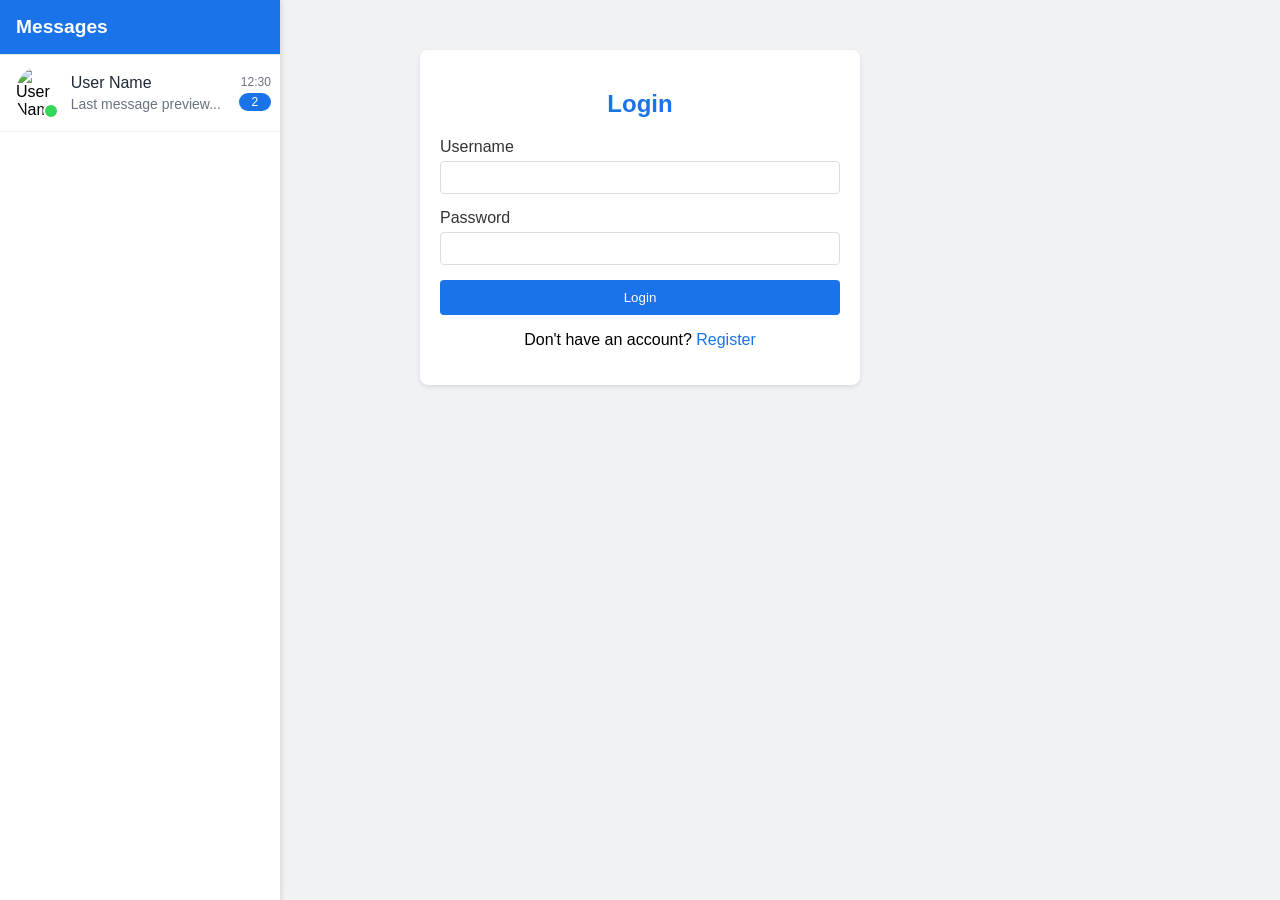
==== static/index.html @ 7fe240a2 "fixed what khaireya ruined" ====
<!DOCTYPE html>
<html lang="en">
<head>
    <meta charset="UTF-8">
    <meta name="viewport" content="width=device-width, initial-scale=1.0">
    <title>Forum</title>
    <link rel="stylesheet" href="/static/css/style.css">
</head>
<body>
    <div id="app">
        <!-- Content will be dynamically inserted here -->
    </div>

    <div class="chat-sidebar">
        <div class="chat-sidebar-header">
            <h2>Messages</h2>
        </div>
        <div class="chat-users-container">
            <ul class="chat-user-list">
                <li class="chat-user-item">
                    <div class="chat-user-avatar">
                        <img src="user-avatar.jpg" alt="User Name">
                        <span class="chat-user-status status-online"></span>
                    </div>
                    <div class="chat-user-info">
                        <div class="chat-user-name">User Name</div>
                        <div class="chat-last-message">Last message preview...</div>
                    </div>
                    <div class="chat-message-meta">
                        <span class="chat-time">12:30</span>
                        <span class="chat-unread-count">2</span>
                    </div>
                </li>
                <!-- More user items... -->
            </ul>
        </div>
    </div>

    <!-- Note the type="module" and correct path -->
    <script type="module" src="/static/js/app.js"></script>
</body>
</html>
---- static/css/style.css ----
body {
    font-family: Arial, sans-serif;
    margin: 0;
    padding: 0;
    background-color: #f0f2f5;
}

.container {
    max-width: 400px;
    margin: 50px auto;
    padding: 20px;
    background: white;
    border-radius: 8px;
    box-shadow: 0 2px 4px rgba(0, 0, 0, 0.1);
}

h2 {
    text-align: center;
    color: #1a73e8;
}

.form-group {
    margin-bottom: 15px;
}

label {
    display: block;
    margin-bottom: 5px;
    color: #333;
}

input {
    width: 100%;
    padding: 8px;
    border: 1px solid #ddd;
    border-radius: 4px;
    box-sizing: border-box;
}

button {
    width: 100%;
    padding: 10px;
    background-color: #1a73e8;
    color: white;
    border: none;
    border-radius: 4px;
    cursor: pointer;
}

button:hover {
    background-color: #1557b0;
}

.error {
    color: red;
    margin-bottom: 10px;
    text-align: center;
}

.switch-form {
    text-align: center;
    margin-top: 15px;
}

.switch-form a {
    color: #1a73e8;
    text-decoration: none;
}

.switch-form a:hover {
    text-decoration: underline;
}

.navbar {
    background-color: #ffffff;
    padding: 1rem 2rem;
    box-shadow: 0 2px 4px rgba(0, 0, 0, 0.1);
    display: flex;
    justify-content: space-between;
    align-items: center;
}

.nav-left h1 {
    margin: 0;
    color: #1a73e8;
}

.nav-right {
    display: flex;
    align-items: center;
}

.profile-menu {
    position: relative;
    cursor: pointer;
    display: flex;
    align-items: center;
    gap: 10px;
}

.profile-icon {
    width: 40px;
    height: 40px;
    border-radius: 50%;
    object-fit: cover;
}

.profile-dropdown {
    display: none;
    position: absolute;
    right: 0;
    top: 100%;
    background-color: white;
    box-shadow: 0 2px 4px rgba(0, 0, 0, 0.1);
    border-radius: 4px;
    padding: 0.5rem 0;
    min-width: 150px;
}

.profile-dropdown.show {
    display: block;
}

.profile-dropdown a {
    display: block;
    padding: 0.5rem 1rem;
    color: #333;
    text-decoration: none;
}

.profile-dropdown a:hover {
    background-color: #f0f2f5;
}

.home-container {
    max-width: 800px;
    margin: 2rem auto;
}

.welcome-message {
    background-color: #f8f9fa;
    padding: 2rem;
    border-radius: 8px;
    margin: 2rem 0;
}

.welcome-message ul {
    margin-top: 1rem;
    padding-left: 1.5rem;
}

.welcome-message li {
    margin: 0.5rem 0;
}

.action-buttons {
    display: flex;
    gap: 1rem;
    justify-content: center;
    margin-top: 2rem;
}

.primary-button {
    background-color: #1a73e8;
    color: white;
    padding: 0.75rem 1.5rem;
    border: none;
    border-radius: 4px;
    cursor: pointer;
}

.secondary-button {
    background-color: #fff;
    color: #1a73e8;
    padding: 0.75rem 1.5rem;
    border: 1px solid #1a73e8;
    border-radius: 4px;
    cursor: pointer;
}

.primary-button:hover {
    background-color: #1557b0;
}

.secondary-button:hover {
    background-color: #f0f2f5;
}

/* Chat sidebar layout */
.chat-sidebar {
    position: fixed;
    left: 0;
    top: 0;
    width: 280px;
    height: 100vh;
    background: #ffffff;
    box-shadow: 2px 0 5px rgba(0, 0, 0, 0.1);
    display: flex;
    flex-direction: column;
    z-index: 1000;
}

/* Chat sidebar header */
.chat-sidebar-header {
    padding: 1rem;
    border-bottom: 1px solid #e3e5e8;
    background: #1a73e8;
    color: white;
}

.chat-sidebar-header h2 {
    margin: 0;
    font-size: 1.2rem;
    color: white;
    text-align: left;
}

/* Users list container */
.chat-users-container {
    flex: 1;
    overflow-y: auto;
}

/* User list styling */
.chat-user-list {
    list-style: none;
    padding: 0;
    margin: 0;
}

.chat-user-item {
    display: flex;
    align-items: center;
    padding: 12px 16px;
    border-bottom: 1px solid #f0f2f5;
    cursor: pointer;
    transition: background-color 0.2s;
}

.chat-user-item:hover {
    background-color: #f8f9fa;
}

.chat-user-item.active {
    background-color: #e8f0fe;
}

/* User avatar and status */
.chat-user-avatar {
    position: relative;
    margin-right: 12px;
}

.chat-user-avatar img {
    width: 40px;
    height: 40px;
    border-radius: 50%;
    object-fit: cover;
}

.chat-user-status {
    position: absolute;
    bottom: 0;
    right: 0;
    width: 12px;
    height: 12px;
    border-radius: 50%;
    border: 2px solid #ffffff;
}

.status-online {
    background-color: #34d859;
}

.status-offline {
    background-color: #6b7280;
}

/* User info */
.chat-user-info {
    flex: 1;
}

.chat-user-name {
    font-weight: 500;
    color: #1f2937;
    margin-bottom: 4px;
}

.chat-last-message {
    font-size: 0.875rem;
    color: #6b7280;
    white-space: nowrap;
    overflow: hidden;
    text-overflow: ellipsis;
    max-width: 180px;
}

/* Time and unread count */
.chat-message-meta {
    display: flex;
    flex-direction: column;
    align-items: flex-end;
    min-width: 50px;
}

.chat-time {
    font-size: 0.75rem;
    color: #6b7280;
    margin-bottom: 4px;
}

.chat-unread-count {
    background-color: #1a73e8;
    color: white;
    font-size: 0.75rem;
    padding: 2px 6px;
    border-radius: 10px;
    min-width: 20px;
    text-align: center;
}

/* Scrollbar styling for users list */
.chat-users-container::-webkit-scrollbar {
    width: 6px;
}

.chat-users-container::-webkit-scrollbar-track {
    background: transparent;
}

.chat-users-container::-webkit-scrollbar-thumb {
    background: #d1d5db;
    border-radius: 3px;
}

.chat-users-container::-webkit-scrollbar-thumb:hover {
    background: #9ca3af;
}
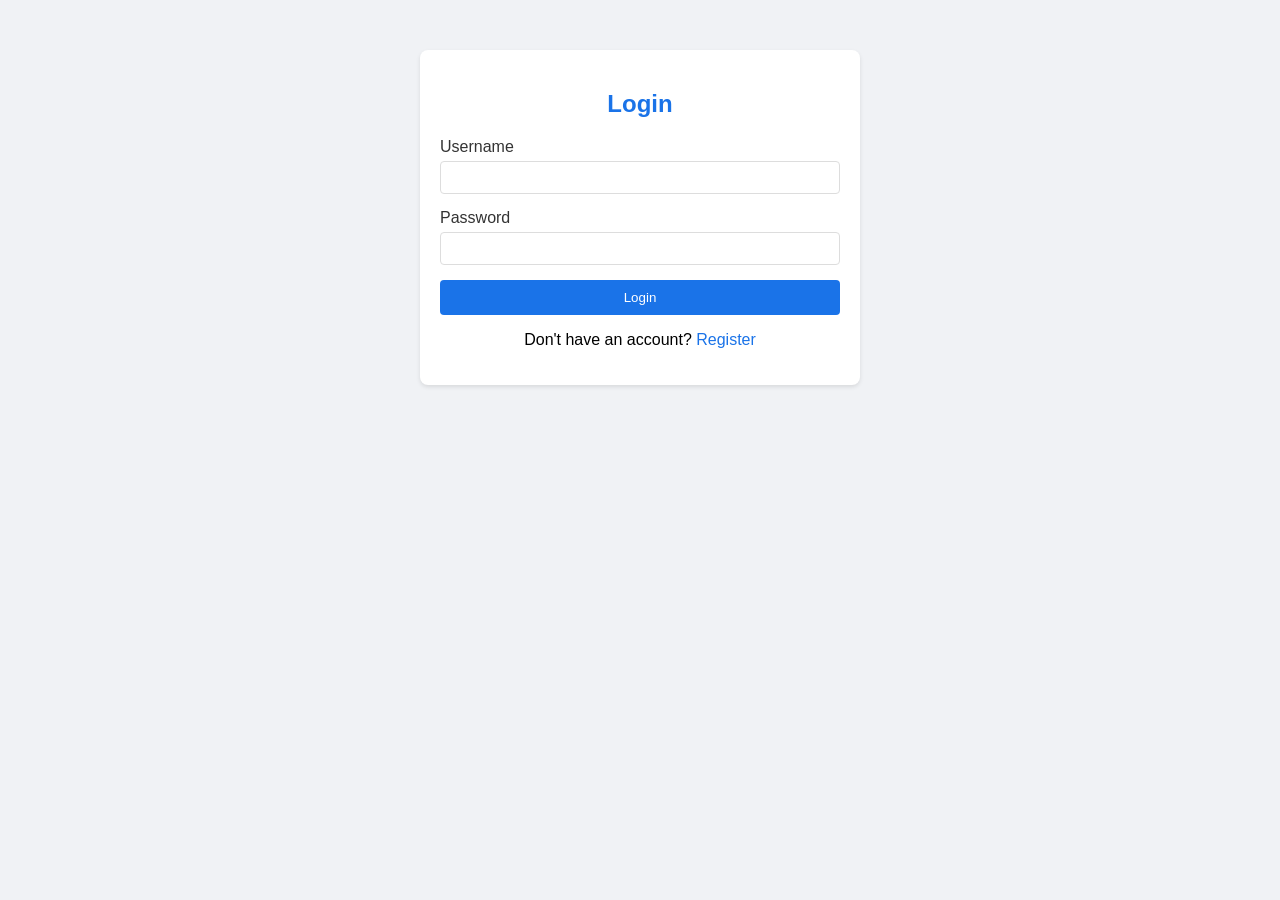
==== commit d39edd91: "last" ====
--- a/static/index.html
+++ b/static/index.html
@@ -7,36 +7,32 @@
     <link rel="stylesheet" href="/static/css/style.css">
 </head>
 <body>
-    <div id="app">
-        <!-- Content will be dynamically inserted here -->
-    </div>
+  <div id="app">
+    <!-- Content will be dynamically inserted here -->
+  </div>
+  <!-- Add missing container -->
+  <div class="chat-users-container">
+    <ul id="chat-user-list" class="chat-user-list"></ul>
+  </div>
+</div>
 
-    <div class="chat-sidebar">
-        <div class="chat-sidebar-header">
-            <h2>Messages</h2>
-        </div>
-        <div class="chat-users-container">
-            <ul class="chat-user-list">
-                <li class="chat-user-item">
-                    <div class="chat-user-avatar">
-                        <img src="user-avatar.jpg" alt="User Name">
-                        <span class="chat-user-status status-online"></span>
-                    </div>
-                    <div class="chat-user-info">
-                        <div class="chat-user-name">User Name</div>
-                        <div class="chat-last-message">Last message preview...</div>
-                    </div>
-                    <div class="chat-message-meta">
-                        <span class="chat-time">12:30</span>
-                        <span class="chat-unread-count">2</span>
-                    </div>
-                </li>
-                <!-- More user items... -->
-            </ul>
-        </div>
-    </div>
+<!-- Chat Window -->
+<div class="chat-window">
+    <div id="chat-header"></div>
 
-    <!-- Note the type="module" and correct path -->
-    <script type="module" src="/static/js/app.js"></script>
+    <div id="chat-messages" class="chat-messages"></div>
+
+    <!-- Message Input Form -->
+    <form class="message-input-form" id="chat-message-form">
+        <input type="text" class="message-input" placeholder="Type a message..." />
+        <button type="submit" class="send-button">Send</button>
+    </form>
+
+    <!-- Typing Indicator -->
+    <div class="typing-indicator"></div>
+</div>
+
+  <!-- Scripts -->
+  <script type="module" src="/static/js/app.js"></script>
 </body>
 </html> 
--- a/static/css/style.css
+++ b/static/css/style.css
@@ -1,15 +1,15 @@
 body {
     font-family: Arial, sans-serif;
     margin: 0;
-    padding: 0;
-    background-color: #f0f2f5;
+    padding: 0; 
+    background-color: #f0f2f5; /*#f0f2f5*/
 }
 
 .container {
     max-width: 400px;
     margin: 50px auto;
     padding: 20px;
-    background: white;
+    background: white; /*white*/
     border-radius: 8px;
     box-shadow: 0 2px 4px rgba(0, 0, 0, 0.1);
 }
@@ -29,7 +29,7 @@
     color: #333;
 }
 
-input {
+input, select {
     width: 100%;
     padding: 8px;
     border: 1px solid #ddd;
@@ -187,17 +187,17 @@
 }
 
 /* Chat sidebar layout */
+
+
 .chat-sidebar {
+    z-index: 1000;
     position: fixed;
     left: 0;
     top: 0;
     width: 280px;
     height: 100vh;
-    background: #ffffff;
+    background-color: white;
     box-shadow: 2px 0 5px rgba(0, 0, 0, 0.1);
-    display: flex;
-    flex-direction: column;
-    z-index: 1000;
 }
 
 /* Chat sidebar header */
@@ -208,6 +208,7 @@
     color: white;
 }
 
+
 .chat-sidebar-header h2 {
     margin: 0;
     font-size: 1.2rem;
@@ -222,27 +223,30 @@
 }
 
 /* User list styling */
+.chat-users-container,
 .chat-user-list {
     list-style: none;
     padding: 0;
     margin: 0;
+    overflow-y: auto;
+    height: 100%;
 }
 
 .chat-user-item {
     display: flex;
     align-items: center;
-    padding: 12px 16px;
-    border-bottom: 1px solid #f0f2f5;
+    padding: 12px;
+    border-bottom: 1px solid #eeeeee;
     cursor: pointer;
     transition: background-color 0.2s;
 }
 
 .chat-user-item:hover {
-    background-color: #f8f9fa;
+    background-color: #f5f5f5;
 }
 
 .chat-user-item.active {
-    background-color: #e8f0fe;
+    background-color: #e3f2fd;
 }
 
 /* User avatar and status */
@@ -262,38 +266,38 @@
     position: absolute;
     bottom: 0;
     right: 0;
-    width: 12px;
-    height: 12px;
+    width: 10px;
+    height: 10px;
     border-radius: 50%;
-    border: 2px solid #ffffff;
+    border: 2px solid white;
 }
 
 .status-online {
-    background-color: #34d859;
+    background-color: #4caf50;
 }
 
 .status-offline {
-    background-color: #6b7280;
+    background-color: #9e9e9e;
 }
 
 /* User info */
 .chat-user-info {
     flex: 1;
+    min-width: 0;
 }
 
 .chat-user-name {
-    font-weight: 500;
-    color: #1f2937;
-    margin-bottom: 4px;
-}
-
-.chat-last-message {
-    font-size: 0.875rem;
-    color: #6b7280;
+    font-weight: 600;
+    color: #333;
+    margin-bottom: 2px;
+}
+
+.chat-user-fullname {
+    font-size: 0.9em;
+    color: #666;
     white-space: nowrap;
     overflow: hidden;
     text-overflow: ellipsis;
-    max-width: 180px;
 }
 
 /* Time and unread count */
@@ -336,4 +340,140 @@
 
 .chat-users-container::-webkit-scrollbar-thumb:hover {
     background: #9ca3af;
-} +} 
+
+.profile-menu {
+    position: relative;
+    cursor: pointer;
+}
+
+.profile-dropdown {
+    display: none;
+    position: absolute;
+    right: 0;
+    top: 100%;
+    background-color: white;
+    border: 1px solid #ddd;
+    border-radius: 4px;
+    padding: 10px;
+    box-shadow: 0 2px 5px rgba(0,0,0,0.2);
+}
+
+.profile-dropdown.show {
+    display: block;
+}
+.profile-dropdown a {
+    display: block;
+    padding: 5px 10px;
+    text-decoration: none;
+    color: #333;
+}
+
+.profile-dropdown a:hover {
+    background-color: #f5f5f5;
+}
+
+/* Chat Window Styles */
+.chat-window {
+    display: none;
+    margin-left: 280px;
+    border: 1px solid #ddd;
+    background: white;
+    border-radius: 8px;
+    box-shadow: 0 2px 4px rgba(0,0,0,0.1);
+}
+
+#chat-header {
+    font-weight: bold;
+    padding: 15px;
+    border-bottom: 1px solid #eee;
+    background: #f8f9fa;
+    border-radius: 8px 8px 0 0;
+}
+
+.chat-messages {
+    height: 400px;
+    overflow-y: auto;
+    padding: 15px;
+    background: #fff;
+}
+
+/* Message Input Form Styles */
+.message-input-form {
+    display: flex;
+    gap: 10px;
+    padding: 15px;
+    background: #f8f9fa;
+    border-top: 1px solid #eee;
+    border-radius: 0 0 8px 8px;
+}
+
+.message-input {
+    flex: 1;
+    min-width: 0;
+    padding: 15px;
+    border: 1px solid #ddd;
+    border-radius: 20px;
+    outline: none;
+    font-size: 14px;
+    width: 100%;
+}
+
+.send-button {
+    width: auto !important;
+    min-width: 80px;
+    padding: 12px 20px !important;
+    background: #007bff !important;
+    color: white;
+    border: none;
+    border-radius: 20px;
+    cursor: pointer;
+    font-weight: 500;
+    transition: background 0.2s;
+    white-space: nowrap;
+}
+
+.send-button:hover {
+    background: #0056b3 !important;
+}
+
+.typing-indicator {
+    padding: 0 15px 10px;
+    font-size: 0.9em;
+    color: #666;
+}
+
+/* Message Styles */
+.message {
+    margin-bottom: 15px;
+    max-width: 80%;
+}
+
+.message.sent {
+    margin-left: auto;
+}
+
+.message.received {
+    margin-right: auto;
+}
+
+.message-content {
+    padding: 10px 15px;
+    border-radius: 15px;
+    background: #f0f2f5;
+}
+
+.message.sent .message-content {
+    background: #007bff;
+    color: white;
+}
+
+.message-info {
+    font-size: 0.8em;
+    color: #666;
+    margin-bottom: 5px;
+}
+
+.message.sent .message-info {
+    text-align: right;
+}
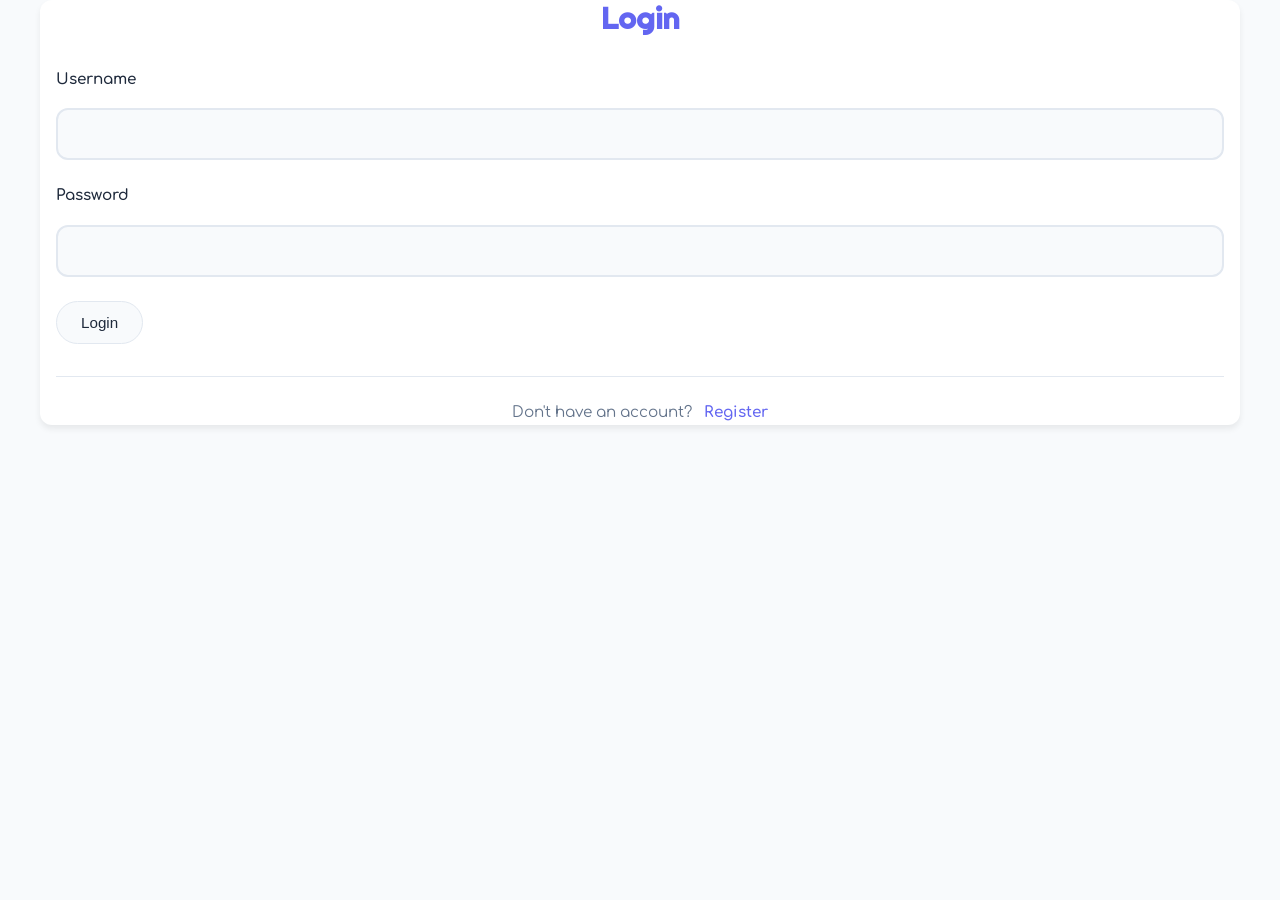
==== commit a1f6fd39: "last" ====
--- a/static/index.html
+++ b/static/index.html
@@ -4,7 +4,12 @@
     <meta charset="UTF-8">
     <meta name="viewport" content="width=device-width, initial-scale=1.0">
     <title>Forum</title>
-    <link rel="stylesheet" href="/static/css/style.css">
+    <link rel="icon" type="image/jpeg" href="/static/images/icon.jpeg">
+    <link rel="stylesheet" href="/static/css/base.css">
+    <link rel="stylesheet" href="/static/css/components.css">
+    <link rel="stylesheet" href="/static/css/layout.css">
+    <link rel="stylesheet" href="/static/css/features.css">
+    
 </head>
 <body>
   <div id="app">
@@ -22,14 +27,14 @@
 
     <div id="chat-messages" class="chat-messages"></div>
 
+    <!-- Typing Indicator -->
+    <div class="typing-indicator"></div>
+
     <!-- Message Input Form -->
     <form class="message-input-form" id="chat-message-form">
         <input type="text" class="message-input" placeholder="Type a message..." />
         <button type="submit" class="send-button">Send</button>
     </form>
-
-    <!-- Typing Indicator -->
-    <div class="typing-indicator"></div>
 </div>
 
   <!-- Scripts -->
--- a/static/css/base.css
+++ b/static/css/base.css
@@ -0,0 +1,104 @@
+/* Import Google Fonts */
+@import url('https://fonts.googleapis.com/css2?family=Poppins:wght@400;500;600;700&family=Quicksand:wght@400;500;600;700&family=Righteous&family=Fredoka:wght@400;500;600&family=Comfortaa:wght@400;500;600;700&display=swap');
+
+/* Modern CSS Reset */
+* {
+    margin: 0;
+    padding: 0;
+    box-sizing: border-box;
+}
+
+:root {
+    /* Light Mode Colors */
+    --primary-color: #6366f1;
+    --primary-dark: #4f46e5;
+    --primary-light: #818cf8;
+    --secondary-color: #f43f5e;
+    --success-color: #22c55e;
+    --warning-color: #f59e0b;
+    --danger-color: #ef4444;
+    --background-color: #f8fafc;
+    --surface-color: #ffffff;
+    --text-color: #1e293b;
+    --text-secondary: #64748b;
+    --border-color: #e2e8f0;
+    --shadow-sm: 0 2px 4px rgba(0, 0, 0, 0.05);
+    --shadow-md: 0 4px 6px rgba(0, 0, 0, 0.07);
+    --shadow-lg: 0 10px 15px rgba(0, 0, 0, 0.1);
+    --border-radius: 12px;
+    --primary-hover: #0056b3;
+    --radius-sm: 4px;
+    --radius-md: 8px;
+    --radius-lg: 12px;
+}
+
+[data-theme="dark"] {
+    /* Dark Mode Colors */
+    --primary-color: #818cf8;
+    --primary-dark: #6366f1;
+    --primary-light: #a5b4fc;
+    --secondary-color: #fb7185;
+    --success-color: #4ade80;
+    --warning-color: #fbbf24;
+    --danger-color: #f87171;
+    --background-color: #0f172a;
+    --surface-color: #1e293b;
+    --text-color: #f1f5f9;
+    --text-secondary: #94a3b8;
+    --border-color: #334155;
+    --shadow-sm: 0 2px 4px rgba(0, 0, 0, 0.2);
+    --shadow-md: 0 4px 6px rgba(0, 0, 0, 0.25);
+    --shadow-lg: 0 10px 15px rgba(0, 0, 0, 0.3);
+    --primary-hover: #2563eb;
+    --success-color: #34d399;
+    --error-color: #ef4444;
+}
+
+body {
+    font-family: 'Comfortaa', 'Quicksand', sans-serif;
+    margin: 0;
+    padding: 0; 
+    background-color: var(--background-color);
+    color: var(--text-color);
+    line-height: 1.6;
+    transition: background-color 0.3s ease, color 0.3s ease;
+}
+
+h1, h2, h3, h4, h5, h6 {
+    font-family: 'Righteous', 'Poppins', sans-serif;
+    font-weight: 600;
+}
+
+.nav-left h1 {
+    font-family: 'Fredoka', sans-serif;
+    font-weight: 600;
+}
+
+.welcome-message {
+    font-family: 'Fredoka', sans-serif;
+}
+
+/* Typography */
+h1, h2, h3, h4, h5, h6 {
+    color: var(--text-primary);
+    line-height: 1.2;
+    margin-bottom: 1rem;
+}
+
+h2 {
+    font-size: 1.875rem;
+    text-align: center;
+    color: var(--primary-color);
+    margin-bottom: 2rem;
+}
+
+/* Error Messages */
+.error {
+    color: var(--error-color);
+    margin-bottom: 1rem;
+    text-align: center;
+    padding: 0.75rem;
+    background-color: #fef2f2;
+    border-radius: var(--radius-sm);
+    border: 1px solid #fee2e2;
+} 
--- a/static/css/components.css
+++ b/static/css/components.css
@@ -0,0 +1,142 @@
+/* Form Elements */
+.form-group {
+    margin-bottom: 1.5rem;
+}
+
+label {
+    display: block;
+    margin-bottom: 0.5rem;
+    color: var(--text-secondary);
+    font-weight: 500;
+}
+
+input, select, textarea {
+    width: 100%;
+    padding: 0.75rem 1rem;
+    border: 1px solid var(--border-color);
+    border-radius: var(--radius-sm);
+    background-color: var(--surface-color);
+    color: var(--text-primary);
+    font-size: 1rem;
+    transition: all 0.2s ease;
+}
+
+input:focus, select:focus, textarea:focus {
+    outline: none;
+    border-color: var(--primary-color);
+    box-shadow: 0 0 0 3px rgba(37, 99, 235, 0.1);
+}
+
+textarea {
+    min-height: 120px;
+    resize: vertical;
+}
+
+/* Buttons */
+button {
+    padding: 0.75rem 1.5rem;
+    border-radius: 25px;
+    border: 1px solid var(--border-color);
+    background: var(--background-color);
+    color: var(--text-color);
+    font-size: 0.95rem;
+    font-weight: 500;
+    cursor: pointer;
+    transition: all 0.3s ease;
+    display: inline-flex;
+    align-items: center;
+    justify-content: center;
+    gap: 0.5rem;
+}
+
+button:hover {
+    transform: translateY(-1px);
+    box-shadow: var(--shadow-sm);
+}
+
+.primary-button {
+    background: var(--primary-color);
+    color: white;
+    border: none;
+    padding: 0.75rem 2rem;
+    font-weight: 600;
+}
+
+.primary-button:hover {
+    background: var(--primary-dark);
+    box-shadow: 0 4px 12px rgba(0, 123, 255, 0.2);
+}
+
+.secondary-button {
+    background: #007bff;
+    color: white;
+    border: none;
+    padding: 0.75rem 2rem;
+    font-weight: 600;
+}
+
+.secondary-button:hover {
+    background: #0056b3;
+    box-shadow: 0 4px 12px rgba(0, 123, 255, 0.2);
+}
+
+/* Theme Toggle Button */
+.theme-toggle {
+    background: none;
+    border: none;
+    color: var(--text-primary);
+    cursor: pointer;
+    padding: 0.5rem;
+    margin-right: 1rem;
+    display: flex;
+    align-items: center;
+    justify-content: center;
+    transition: transform 0.2s ease;
+}
+
+.theme-toggle:hover {
+    transform: scale(1.1);
+}
+
+.theme-toggle svg {
+    width: 20px;
+    height: 20px;
+    fill: currentColor;
+}
+
+/* Create Post Button */
+.create-post-button {
+    position: fixed;
+    bottom: 2rem;
+    right: 2rem;
+    background: var(--primary-color);
+    color: var(--surface-color);
+    border: none;
+    border-radius: 50px;
+    padding: 1rem 2rem;
+    font-size: 1.1rem;
+    font-weight: 600;
+    cursor: pointer;
+    transition: all 0.3s ease;
+    box-shadow: 0 4px 12px rgba(99, 102, 241, 0.3);
+    display: flex;
+    align-items: center;
+    gap: 0.5rem;
+    z-index: 1000;
+    font-family: 'Poppins', sans-serif;
+}
+
+.create-post-button:hover {
+    transform: translateY(-2px);
+    box-shadow: 0 6px 16px rgba(99, 102, 241, 0.4);
+    background: var(--primary-dark);
+}
+
+.create-post-button:active {
+    transform: translateY(0);
+    box-shadow: 0 4px 12px rgba(99, 102, 241, 0.2);
+}
+
+.create-post-button i {
+    font-size: 1.2rem;
+} 
--- a/static/css/layout.css
+++ b/static/css/layout.css
@@ -0,0 +1,208 @@
+/* Container Styles */
+.container {
+    max-width: 1200px;
+    margin: 0 auto;
+    padding: 0 1rem;
+    position: relative;
+    background: var(--surface-color);
+    border-radius: var(--radius-lg);
+    box-shadow: var(--shadow-md);
+}
+
+/* Navigation */
+.navbar {
+    background-color: var(--surface-color);
+    padding: 1rem 2rem;
+    box-shadow: var(--shadow-sm);
+    position: sticky;
+    top: 0;
+    z-index: 100;
+    display: flex;
+    justify-content: space-between;
+    align-items: center;
+    border-bottom: 1px solid var(--border-color);
+}
+
+.nav-left {
+    display: flex;
+    align-items: center;
+    gap: 1rem;
+}
+
+.nav-icon {
+    width: 40px;
+    height: 40px;
+    border-radius: 8px;
+    object-fit: cover;
+    transition: transform 0.3s ease;
+    margin-left: 1rem;
+    border: 2px solid var(--border-color);
+}
+
+.nav-icon:hover {
+    transform: scale(1.1);
+    border-color: var(--primary-color);
+}
+
+.nav-left h1 {
+    margin: 0;
+    color: var(--primary-color);
+    font-size: 1.5rem;
+    font-weight: 700;
+}
+
+.nav-right {
+    display: flex;
+    align-items: center;
+    gap: 1rem;
+}
+
+/* Profile Menu */
+.profile-menu {
+    position: relative;
+    cursor: pointer;
+    display: flex;
+    align-items: center;
+    gap: 0.75rem;
+    padding: 0.5rem;
+    border-radius: var(--radius-sm);
+    transition: background-color 0.2s ease;
+}
+
+.profile-menu:hover {
+    background-color: var(--background-color);
+}
+
+.profile-icon {
+    width: 40px;
+    height: 40px;
+    border-radius: 50%;
+    object-fit: cover;
+    border: 2px solid var(--border-color);
+}
+
+.profile-dropdown {
+    display: none;
+    position: absolute;
+    right: 0;
+    top: 100%;
+    background-color: var(--surface-color);
+    box-shadow: var(--shadow-md);
+    border-radius: var(--radius-sm);
+    padding: 0.5rem 0;
+    min-width: 200px;
+    margin-top: 0.5rem;
+}
+
+.profile-dropdown.show {
+    display: block;
+}
+
+.profile-dropdown a {
+    display: block;
+    padding: 0.75rem 1rem;
+    color: var(--text-primary);
+    text-decoration: none;
+    transition: background-color 0.2s ease;
+}
+
+.profile-dropdown a:hover {
+    background-color: var(--background-color);
+    color: var(--primary-color);
+}
+
+/* Main Content Area */
+.main-content {
+    margin-left: 280px;
+    padding: 2rem;
+    min-height: calc(100vh - 64px);
+}
+
+/* Home Container */
+.home-container {
+    max-width: 800px;
+    margin: 0 auto;
+}
+
+/* Welcome Message */
+.welcome-message {
+    color: var(--primary-color);
+    font-size: 2.5rem;
+    font-weight: 700;
+    margin: 2rem 0;
+    text-align: center;
+    padding: 1rem;
+    text-shadow: 2px 2px 4px rgba(0, 0, 0, 0.2);
+    font-family: 'Fredoka', sans-serif;
+    letter-spacing: 1px;
+    background: linear-gradient(45deg, var(--primary-color), var(--primary-light));
+    -webkit-background-clip: text;
+    -webkit-text-fill-color: transparent;
+    animation: welcomePulse 2s infinite;
+}
+
+@keyframes welcomePulse {
+    0% {
+        transform: scale(1);
+    }
+    50% {
+        transform: scale(1.05);
+    }
+    100% {
+        transform: scale(1);
+    }
+}
+
+.welcome-message p {
+    color: var(--text-secondary);
+    margin-bottom: 1rem;
+    font-family: 'Comfortaa', sans-serif;
+}
+
+.welcome-message ul {
+    list-style-position: inside;
+    color: var(--text-secondary);
+}
+
+.welcome-message li {
+    margin-bottom: 0.5rem;
+}
+
+.action-buttons {
+    display: grid;
+    grid-template-columns: 1fr 1fr;
+    gap: 1rem;
+    margin-top: 2rem;
+}
+
+/* Responsive Design */
+@media (max-width: 768px) {
+    .chat-sidebar {
+        width: 100%;
+        height: auto;
+        position: relative;
+        border-right: none;
+        border-bottom: 1px solid var(--border-color);
+    }
+
+    .main-content {
+        margin-left: 0;
+    }
+
+    .action-buttons {
+        grid-template-columns: 1fr;
+    }
+
+    .profile-actions {
+        flex-direction: column;
+    }
+
+    .profile-field {
+        flex-direction: column;
+    }
+
+    .profile-field label {
+        width: 100%;
+        margin-bottom: 0.5rem;
+    }
+} 
--- a/static/css/features.css
+++ b/static/css/features.css
@@ -0,0 +1,1181 @@
+/* Chat Sidebar */
+.chat-sidebar {
+    position: fixed;
+    left: 0;
+    top: 0;
+    bottom: 0;
+    width: 280px;
+    background-color: var(--surface-color);
+    border-right: 1px solid var(--border-color);
+    display: flex;
+    flex-direction: column;
+    z-index: 1000;
+}
+
+.chat-sidebar-header {
+    padding: 1.5rem;
+    border-bottom: 1px solid var(--border-color);
+}
+
+.chat-sidebar-header h2 {
+    margin: 0;
+    font-size: 1.25rem;
+    text-align: left;
+}
+
+.chat-users-container {
+    flex: 1;
+    overflow-y: auto;
+    padding: 1rem;
+}
+
+.chat-user-list {
+    list-style: none;
+    padding: 0;
+}
+
+.chat-user-item {
+    display: flex;
+    align-items: center;
+    padding: 0.75rem;
+    border-radius: var(--radius-sm);
+    cursor: pointer;
+    transition: background-color 0.2s ease;
+    margin-bottom: 0.5rem;
+}
+
+.chat-user-item:hover {
+    background-color: var(--background-color);
+}
+
+.chat-user-avatar {
+    position: relative;
+    margin-right: 1rem;
+}
+
+.chat-user-avatar img {
+    width: 40px;
+    height: 40px;
+    border-radius: 50%;
+    object-fit: cover;
+}
+
+/* Chat User Status */
+.chat-user-status {
+    position: absolute;
+    bottom: 0;
+    right: 0;
+    width: 10px;
+    height: 10px;
+    border-radius: 50%;
+    border: 2px solid white;
+}
+
+.status-online {
+    background-color: #53de41;
+}
+
+.status-offline {
+    background-color: #6c757d;
+}
+
+.chat-user-info {
+    flex: 1;
+    position: relative;
+}
+
+.chat-user-name {
+    font-weight: 500;
+    color: var(--text-primary);
+    display: inline-block;
+}
+
+.chat-user-fullname {
+    font-size: 0.875rem;
+    color: var(--text-secondary);
+}
+
+/* Post Styles */
+.post {
+    background: var(--surface-color);
+    border-radius: var(--border-radius);
+    padding: 1.5rem;
+    margin-bottom: 1.5rem;
+    box-shadow: var(--shadow-sm);
+    border: 1px solid var(--border-color);
+    transition: all 0.3s ease;
+    max-width: 600px;
+    margin-left: auto;
+    margin-right: auto;
+    position: relative;
+    overflow: hidden;
+}
+
+.post::before {
+    content: '';
+    position: absolute;
+    top: 0;
+    left: 0;
+    width: 4px;
+    height: 100%;
+    background: var(--primary-color);
+    opacity: 0;
+    transition: opacity 0.3s ease;
+}
+
+.post:hover {
+    transform: translateY(-2px);
+    box-shadow: var(--shadow-md);
+}
+
+.post:hover::before {
+    opacity: 1;
+}
+
+.post h3 {
+    color: var(--text-color);
+    font-size: 1.3rem;
+    margin-bottom: 0.75rem;
+    font-weight: 600;
+}
+
+.post p {
+    color: var(--text-secondary);
+    line-height: 1.6;
+    margin-bottom: 1rem;
+    font-size: 1rem;
+}
+
+.post-footer {
+    display: flex;
+    align-items: center;
+    gap: 1rem;
+    margin: 1.5rem 0;
+    padding: 1rem 0;
+    border-top: 1px solid var(--border-color);
+    border-bottom: 1px solid var(--border-color);
+}
+
+.post-footer .avatar-icon {
+    width: 40px;
+    height: 40px;
+    border-radius: 50%;
+    object-fit: cover;
+    border: 2px solid var(--primary-color);
+}
+
+.post-footer small {
+    color: var(--text-secondary);
+    font-size: 0.9rem;
+}
+
+.post-footer strong {
+    color: var(--text-color);
+    font-weight: 600;
+}
+
+/* Post Actions */
+.post-actions {
+    display: flex;
+    gap: 0.5rem;
+    padding-top: 1rem;
+    border-top: 1px solid var(--border-color);
+}
+
+.post-actions button {
+    display: flex;
+    align-items: center;
+    gap: 0.5rem;
+    padding: 0.5rem 1rem;
+    border-radius: var(--border-radius);
+    background: var(--background-color);
+    color: var(--text-color);
+    border: 1px solid var(--border-color);
+    font-size: 0.9rem;
+    transition: all 0.2s ease;
+    min-width: 100px;
+    justify-content: center;
+}
+
+.post-actions button:hover {
+    background: var(--primary-color);
+    color: white;
+    border-color: var(--primary-color);
+}
+
+.post-actions button.active {
+    background: var(--primary-color);
+    color: white;
+    border-color: var(--primary-color);
+}
+
+.post-actions button i {
+    font-size: 1.1rem;
+}
+
+/* Reactions Section */
+.reactions {
+    display: flex;
+    gap: 1rem;
+    margin-top: 1rem;
+    padding-top: 1rem;
+    border-top: 1px solid var(--border-color);
+    justify-content: center;
+    align-items: center;
+}
+
+.like-button,
+.dislike-button {
+    display: flex;
+    align-items: center;
+    gap: 0.5rem;
+    padding: 0.5rem 1rem;
+    border: none;
+    background: var(--background-color);
+    color: var(--text-secondary);
+    border-radius: var(--radius-md);
+    cursor: pointer;
+    transition: all 0.2s ease;
+    font-size: 0.9rem;
+    min-width: 100px;
+    justify-content: center;
+}
+
+.like-button:hover,
+.dislike-button:hover {
+    background: var(--surface-color);
+    color: var(--primary-color);
+    transform: translateY(-1px);
+}
+
+.like-button.active {
+    color: var(--success-color);
+    background: rgba(34, 197, 94, 0.1);
+}
+
+.dislike-button.active {
+    color: var(--danger-color);
+    background: rgba(239, 68, 68, 0.1);
+}
+
+.like-button img,
+.dislike-button img {
+    width: 20px;
+    height: 20px;
+    object-fit: contain;
+    transition: transform 0.2s ease;
+}
+
+.like-button:hover img,
+.dislike-button:hover img {
+    transform: scale(1.2);
+}
+
+.like-button.active img,
+.dislike-button.active img {
+    transform: scale(1.2);
+}
+
+/* Comments Section */
+.comments-section {
+    margin-top: 1.5rem;
+    padding-top: 1.5rem;
+    border-top: 1px solid var(--border-color);
+}
+
+.comment {
+    display: flex;
+    gap: 1rem;
+    margin-bottom: 1.5rem;
+    padding: 1rem;
+    background: var(--background-color);
+    border-radius: var(--radius-sm);
+    border: 1px solid var(--border-color);
+}
+
+.comment-avatar {
+    width: 40px;
+    height: 40px;
+    border-radius: 50%;
+    object-fit: cover;
+}
+
+.comment-content {
+    flex: 1;
+}
+
+.comment-header {
+    display: flex;
+    justify-content: space-between;
+    align-items: center;
+    margin-bottom: 0.5rem;
+}
+
+.comment-author {
+    font-weight: 600;
+    color: var(--text-primary);
+}
+
+.comment-meta {
+    color: var(--text-secondary);
+    font-size: 0.9rem;
+}
+
+.comment-text {
+    color: var(--text-primary);
+    line-height: 1.5;
+}
+
+/* Comment Form */
+.comment-form {
+    display: flex;
+    gap: 1rem;
+    margin-top: 1.5rem;
+    padding: 1rem;
+    background: var(--surface-color);
+    border-radius: var(--border-radius);
+    border: 1px solid var(--border-color);
+}
+
+.comment-form input {
+    flex: 1;
+    padding: 0.75rem 1.5rem;
+    border: 1px solid var(--border-color);
+    border-radius: 25px;
+    background: var(--background-color);
+    color: var(--text-color);
+    font-size: 0.95rem;
+    font-family: 'Quicksand', sans-serif;
+}
+
+.comment-form button {
+    padding: 0.75rem 2rem;
+    background: var(--primary-color);
+    color: var(--surface-color);
+    border: none;
+    border-radius: 25px;
+    cursor: pointer;
+    transition: all 0.3s ease;
+    font-weight: 600;
+    min-width: 120px;
+    display: flex;
+    align-items: center;
+    justify-content: center;
+    gap: 0.5rem;
+    font-size: 0.95rem;
+    box-shadow: 0 2px 4px rgba(99, 102, 241, 0.2);
+    font-family: 'Poppins', sans-serif;
+}
+
+.comment-form button:hover {
+    background: var(--primary-dark);
+    box-shadow: 0 4px 12px rgba(99, 102, 241, 0.3);
+    transform: translateY(-1px);
+}
+
+.comment-form button:active {
+    transform: translateY(0);
+    box-shadow: 0 2px 4px rgba(99, 102, 241, 0.1);
+}
+
+/* Chat Window Styles */
+.chat-window {
+    display: none;
+    position: fixed;
+    left: 280px;
+    top: calc(50% - 250px);
+    width: 350px;
+    height: 500px;
+    background: var(--surface-color);
+    border-radius: 8px;
+    box-shadow: var(--shadow-md);
+    border: 1px solid var(--border-color);
+    z-index: 1000;
+}
+
+#chat-header {
+    padding: 1rem;
+    background: var(--primary-color);
+    color: white;
+    border-radius: var(--radius-lg) var(--radius-lg) 0 0;
+    display: flex;
+    align-items: center;
+    justify-content: space-between;
+    cursor: pointer;
+}
+
+#chat-header h3 {
+    margin: 0;
+    font-size: 1.1rem;
+    font-weight: 600;
+}
+
+.chat-messages {
+    height: 400px;
+    overflow-y: auto;
+    padding: 15px;
+    background: var(--background-color);
+}
+
+/* Scrollbar styling for chat messages */
+.chat-messages::-webkit-scrollbar {
+    width: 8px;
+}
+
+.chat-messages::-webkit-scrollbar-track {
+    background: var(--background-color);
+    border-radius: 4px;
+}
+
+.chat-messages::-webkit-scrollbar-thumb {
+    background: var(--border-color);
+    border-radius: 4px;
+    border: 2px solid var(--background-color);
+}
+
+.chat-messages::-webkit-scrollbar-thumb:hover {
+    background: var(--text-secondary);
+}
+
+.message-input-form {
+    padding: 1rem;
+    background: var(--surface-color);
+    border-top: 1px solid var(--border-color);
+    display: flex;
+    gap: 0.5rem;
+    border-radius: 0 0 var(--radius-lg) var(--radius-lg);
+}
+
+.message-input {
+    flex: 1;
+    padding: 0.75rem 1rem;
+    border: 1px solid var(--border-color);
+    border-radius: var(--radius-md);
+    background: var(--background-color);
+    color: var(--text-color);
+    font-size: 0.95rem;
+}
+
+.message-input:focus {
+    outline: none;
+    border-color: var(--primary-color);
+    box-shadow: 0 0 0 2px rgba(99, 102, 241, 0.1);
+}
+
+.send-button {
+    padding: 0.75rem 1.25rem;
+    background: var(--primary-color);
+    color: white;
+    border: none;
+    border-radius: var(--radius-md);
+    cursor: pointer;
+    font-weight: 500;
+    transition: all 0.2s ease;
+}
+
+.send-button:hover {
+    background: var(--primary-dark);
+    transform: translateY(-1px);
+}
+
+.typing-indicator {
+    padding: 0.5rem 1rem;
+    color: var(--text-secondary);
+    font-size: 0.9rem;
+    font-style: italic;
+    display: none;
+}
+
+.typing-indicator.show {
+    display: block;
+}
+
+/* Chat Window Minimized State */
+.chat-window.minimized {
+    height: 60px;
+    overflow: hidden;
+}
+
+.chat-window.minimized .chat-messages,
+.chat-window.minimized .message-input-form,
+.chat-window.minimized .typing-indicator {
+    display: none;
+}
+
+/* Responsive Design for Chat Window */
+@media (max-width: 768px) {
+    .chat-window {
+        width: 100%;
+        height: 100%;
+        right: 0;
+        bottom: 0;
+        border-radius: 0;
+    }
+
+    .chat-window:hover {
+        transform: none;
+    }
+
+    #chat-header {
+        border-radius: 0;
+    }
+
+    .message-input-form {
+        border-radius: 0;
+    }
+}
+
+/* Notification dot for chat window */
+.notification-dot {
+    position: absolute;
+    top: 0;
+    right: 0;
+    width: 12px;
+    height: 12px;
+    background: var(--primary-color);
+    border-radius: 50%;
+    border: 2px solid var(--surface-color);
+}
+
+/* Message Styles */
+.message {
+    margin-bottom: 15px;
+    max-width: 80%;
+}
+
+.message.sent {
+    margin-left: auto;
+}
+
+.message.received {
+    margin-right: auto;
+}
+
+.message-content {
+    padding: 10px 15px;
+    border-radius: 15px;
+    background: var(--surface-color);
+    color: var(--text-color);
+    border: 1px solid var(--border-color);
+}
+
+.message.sent .message-content {
+    background: var(--primary-color);
+    color: white;
+    border: none;
+}
+
+.message-info {
+    font-size: 0.8em;
+    color: var(--text-secondary);
+    margin-bottom: 5px;
+}
+
+.message.sent .message-info {
+    text-align: right;
+}
+
+/* Auth Forms */
+.auth-container {
+    max-width: 320px;
+    margin: 2rem auto;
+    padding: 1.75rem;
+    background: var(--surface-color);
+    border-radius: 16px;
+    box-shadow: var(--shadow-lg);
+    position: relative;
+    overflow: hidden;
+}
+
+.auth-container::before {
+    content: '';
+    position: absolute;
+    top: 0;
+    left: 0;
+    width: 100%;
+    height: 6px;
+    background: linear-gradient(to right, var(--primary-color), var(--primary-light));
+}
+
+.auth-container h2 {
+    text-align: center;
+    color: var(--text-color);
+    margin-bottom: 2rem;
+    font-size: 1.75rem;
+    font-weight: 700;
+    position: relative;
+    padding-bottom: 1rem;
+}
+
+.auth-container h2::after {
+    content: '';
+    position: absolute;
+    bottom: 0;
+    left: 50%;
+    transform: translateX(-50%);
+    width: 60px;
+    height: 3px;
+    background: var(--primary-color);
+    border-radius: 2px;
+}
+
+.auth-form {
+    display: flex;
+    flex-direction: column;
+    gap: 1.5rem;
+}
+
+.form-group {
+    display: flex;
+    flex-direction: column;
+    gap: 0.5rem;
+    position: relative;
+}
+
+.form-group label {
+    font-weight: 600;
+    color: var(--text-color);
+    font-size: 0.95rem;
+    display: flex;
+    align-items: center;
+    gap: 0.5rem;
+}
+
+.form-group label i {
+    color: var(--primary-color);
+    font-size: 1.1rem;
+}
+
+.form-group input {
+    padding: 0.875rem 1.25rem;
+    border: 2px solid var(--border-color);
+    border-radius: 12px;
+    font-size: 1rem;
+    transition: all 0.3s ease;
+    background: var(--background-color);
+    color: var(--text-color);
+    font-family: 'Quicksand', sans-serif;
+}
+
+.form-group input:focus {
+    outline: none;
+    border-color: var(--primary-color);
+    box-shadow: 0 0 0 4px rgba(99, 102, 241, 0.1);
+    background: var(--surface-color);
+}
+
+.form-group input::placeholder {
+    color: var(--text-secondary);
+    opacity: 0.7;
+}
+
+.auth-form button {
+    background: var(--primary-color);
+    color: white;
+    padding: 1rem;
+    border: none;
+    border-radius: 12px;
+    font-size: 1.1rem;
+    font-weight: 600;
+    cursor: pointer;
+    transition: all 0.3s ease;
+    margin-top: 1rem;
+    position: relative;
+    overflow: hidden;
+    display: flex;
+    align-items: center;
+    justify-content: center;
+    gap: 0.75rem;
+}
+
+.auth-form button::before {
+    content: '';
+    position: absolute;
+    top: 0;
+    left: -100%;
+    width: 100%;
+    height: 100%;
+    background: linear-gradient(
+        90deg,
+        transparent,
+        rgba(255, 255, 255, 0.2),
+        transparent
+    );
+    transition: 0.5s;
+}
+
+.auth-form button:hover::before {
+    left: 100%;
+}
+
+.auth-form button:hover {
+    background: var(--primary-dark);
+    transform: translateY(-2px);
+    box-shadow: 0 4px 12px rgba(99, 102, 241, 0.3);
+}
+
+.auth-form button:active {
+    transform: translateY(0);
+    box-shadow: 0 2px 4px rgba(99, 102, 241, 0.2);
+}
+
+.auth-form button i {
+    font-size: 1.2rem;
+}
+
+.switch-form {
+    text-align: center;
+    margin-top: 2rem;
+    padding-top: 1.5rem;
+    border-top: 1px solid var(--border-color);
+    color: var(--text-secondary);
+    font-size: 0.95rem;
+}
+
+.switch-form a {
+    color: var(--primary-color);
+    text-decoration: none;
+    font-weight: 600;
+    margin-left: 0.5rem;
+    transition: all 0.3s ease;
+    position: relative;
+}
+
+.switch-form a::after {
+    content: '';
+    position: absolute;
+    bottom: -2px;
+    left: 0;
+    width: 100%;
+    height: 2px;
+    background: var(--primary-color);
+    transform: scaleX(0);
+    transform-origin: right;
+    transition: transform 0.3s ease;
+}
+
+.switch-form a:hover::after {
+    transform: scaleX(1);
+    transform-origin: left;
+}
+
+/* Error messages in auth forms */
+.auth-form .error-message {
+    color: var(--danger-color);
+    font-size: 0.875rem;
+    margin-top: 0.5rem;
+    display: none;
+    padding: 0.75rem;
+    background: rgba(239, 68, 68, 0.1);
+    border-radius: 8px;
+    border: 1px solid rgba(239, 68, 68, 0.2);
+}
+
+.auth-form .error-message.show {
+    display: block;
+}
+
+/* Success message in auth forms */
+.auth-form .success-message {
+    color: var(--success-color);
+    font-size: 0.875rem;
+    margin-top: 0.5rem;
+    display: none;
+    padding: 0.75rem;
+    background: rgba(34, 197, 94, 0.1);
+    border-radius: 8px;
+    border: 1px solid rgba(34, 197, 94, 0.2);
+}
+
+.auth-form .success-message.show {
+    display: block;
+}
+
+/* Login/Register specific container */
+.login-container,
+.register-container {
+    max-width: 320px;
+    margin: 2rem auto;
+    padding: 1rem;
+    min-height: calc(100vh - 4rem);
+    display: flex;
+    align-items: center;
+    justify-content: center;
+}
+
+/* Password strength indicator */
+.password-strength {
+    height: 4px;
+    background: var(--border-color);
+    border-radius: 2px;
+    margin-top: 0.5rem;
+    overflow: hidden;
+}
+
+.password-strength-bar {
+    height: 100%;
+    width: 0;
+    transition: all 0.3s ease;
+}
+
+.strength-weak {
+    background: var(--danger-color);
+    width: 33.33%;
+}
+
+.strength-medium {
+    background: var(--warning-color);
+    width: 66.66%;
+}
+
+.strength-strong {
+    background: var(--success-color);
+    width: 100%;
+}
+
+/* Social login buttons */
+.social-login {
+    margin-top: 1.5rem;
+    display: flex;
+    gap: 1rem;
+}
+
+.social-login button {
+    flex: 1;
+    background: var(--surface-color);
+    color: var(--text-color);
+    border: 2px solid var(--border-color);
+    padding: 0.875rem;
+    border-radius: 12px;
+    font-size: 1rem;
+    font-weight: 500;
+    cursor: pointer;
+    transition: all 0.3s ease;
+    display: flex;
+    align-items: center;
+    justify-content: center;
+    gap: 0.75rem;
+}
+
+.social-login button:hover {
+    background: var(--background-color);
+    border-color: var(--primary-color);
+    transform: translateY(-2px);
+}
+
+.social-login button i {
+    font-size: 1.25rem;
+}
+
+.social-login .google-btn i {
+    color: #DB4437;
+}
+
+.social-login .github-btn i {
+    color: #333;
+}
+
+/* Divider */
+.auth-divider {
+    display: flex;
+    align-items: center;
+    text-align: center;
+    margin: 1.5rem 0;
+    color: var(--text-secondary);
+}
+
+.auth-divider::before,
+.auth-divider::after {
+    content: '';
+    flex: 1;
+    border-bottom: 1px solid var(--border-color);
+}
+
+.auth-divider span {
+    padding: 0 1rem;
+    font-size: 0.9rem;
+    font-weight: 500;
+}
+
+/* Posts Container */
+#posts-container {
+    margin-bottom: 6rem;
+    max-width: 600px;
+    margin-left: auto;
+    margin-right: auto;
+}
+
+/* Profile Info */
+.profile-info {
+    background-color: var(--surface-color);
+    padding: 2.5rem;
+    border-radius: var(--radius-lg);
+    margin-bottom: 2rem;
+    box-shadow: var(--shadow-md);
+    position: relative;
+    overflow: hidden;
+}
+
+.profile-info::before {
+    content: '';
+    position: absolute;
+    top: 0;
+    left: 0;
+    width: 100%;
+    height: 6px;
+    background: linear-gradient(to right, var(--primary-color), var(--primary-light));
+}
+
+.profile-header {
+    display: flex;
+    align-items: center;
+    gap: 2rem;
+    margin-bottom: 2.5rem;
+    padding-bottom: 2rem;
+    border-bottom: 1px solid var(--border-color);
+}
+
+.profile-avatar {
+    width: 120px;
+    height: 120px;
+    border-radius: 50%;
+    object-fit: cover;
+    border: 4px solid var(--primary-color);
+    box-shadow: var(--shadow-md);
+    transition: transform 0.3s ease;
+}
+
+.profile-avatar:hover {
+    transform: scale(1.05);
+}
+
+.profile-title {
+    flex: 1;
+}
+
+.profile-title h2 {
+    font-size: 2rem;
+    color: var(--text-color);
+    margin-bottom: 0.5rem;
+    text-align: left;
+}
+
+.profile-title p {
+    color: var(--text-secondary);
+    font-size: 1.1rem;
+    margin-bottom: 1rem;
+}
+
+.profile-stats {
+    display: flex;
+    gap: 2rem;
+    margin-top: 1rem;
+}
+
+.stat-item {
+    text-align: center;
+}
+
+.stat-value {
+    font-size: 1.5rem;
+    font-weight: 600;
+    color: var(--primary-color);
+}
+
+.stat-label {
+    font-size: 0.9rem;
+    color: var(--text-secondary);
+    margin-top: 0.25rem;
+}
+
+.profile-field {
+    display: flex;
+    margin-bottom: 1.5rem;
+    padding-bottom: 1.5rem;
+    border-bottom: 1px solid var(--border-color);
+    transition: all 0.3s ease;
+}
+
+.profile-field:last-child {
+    border-bottom: none;
+    margin-bottom: 0;
+    padding-bottom: 0;
+}
+
+.profile-field:hover {
+    transform: translateX(10px);
+}
+
+.profile-field label {
+    width: 180px;
+    font-weight: 600;
+    color: var(--text-secondary);
+    display: flex;
+    align-items: center;
+    gap: 0.75rem;
+}
+
+.profile-field label i {
+    color: var(--primary-color);
+    font-size: 1.1rem;
+}
+
+.profile-field span {
+    flex: 1;
+    color: var(--text-color);
+    font-size: 1.05rem;
+}
+
+.profile-actions {
+    display: flex;
+    gap: 1rem;
+    margin-top: 2.5rem;
+    padding-top: 2rem;
+    border-top: 1px solid var(--border-color);
+}
+
+.profile-actions button {
+    flex: 1;
+    padding: 1rem;
+    border-radius: 12px;
+    font-weight: 600;
+    font-size: 1rem;
+    display: flex;
+    align-items: center;
+    justify-content: center;
+    gap: 0.75rem;
+    transition: all 0.3s ease;
+}
+
+.profile-actions button i {
+    font-size: 1.2rem;
+}
+
+.profile-actions .edit-button {
+    background: var(--primary-color);
+    color: white;
+    border: none;
+}
+
+.profile-actions .edit-button:hover {
+    background: var(--primary-dark);
+    transform: translateY(-2px);
+    box-shadow: 0 4px 12px rgba(99, 102, 241, 0.3);
+}
+
+.profile-actions .delete-button {
+    background: var(--surface-color);
+    color: var(--danger-color);
+    border: 2px solid var(--danger-color);
+}
+
+.profile-actions .delete-button:hover {
+    background: var(--danger-color);
+    color: white;
+    transform: translateY(-2px);
+    box-shadow: 0 4px 12px rgba(239, 68, 68, 0.3);
+}
+
+/* Profile Activity Section */
+.profile-activity {
+    background: var(--surface-color);
+    padding: 2rem;
+    border-radius: var(--radius-lg);
+    box-shadow: var(--shadow-md);
+    margin-top: 2rem;
+}
+
+.profile-activity h3 {
+    color: var(--text-color);
+    font-size: 1.5rem;
+    margin-bottom: 1.5rem;
+    padding-bottom: 1rem;
+    border-bottom: 1px solid var(--border-color);
+}
+
+.activity-list {
+    display: flex;
+    flex-direction: column;
+    gap: 1rem;
+}
+
+.activity-item {
+    display: flex;
+    align-items: center;
+    gap: 1rem;
+    padding: 1rem;
+    background: var(--background-color);
+    border-radius: var(--radius-md);
+    transition: all 0.3s ease;
+}
+
+.activity-item:hover {
+    transform: translateX(10px);
+    box-shadow: var(--shadow-sm);
+}
+
+.activity-icon {
+    width: 40px;
+    height: 40px;
+    border-radius: 50%;
+    background: var(--primary-color);
+    color: white;
+    display: flex;
+    align-items: center;
+    justify-content: center;
+    font-size: 1.2rem;
+}
+
+.activity-content {
+    flex: 1;
+}
+
+.activity-title {
+    color: var(--text-color);
+    font-weight: 600;
+    margin-bottom: 0.25rem;
+}
+
+.activity-time {
+    color: var(--text-secondary);
+    font-size: 0.9rem;
+}
+
+/* Responsive Design for Profile */
+@media (max-width: 768px) {
+    .profile-header {
+        flex-direction: column;
+        text-align: center;
+        gap: 1.5rem;
+    }
+
+    .profile-title h2 {
+        text-align: center;
+    }
+
+    .profile-stats {
+        justify-content: center;
+    }
+
+    .profile-field {
+        flex-direction: column;
+        gap: 0.5rem;
+    }
+
+    .profile-field label {
+        width: 100%;
+    }
+
+    .profile-actions {
+        flex-direction: column;
+    }
+
+    .activity-item {
+        flex-direction: column;
+        text-align: center;
+    }
+
+    .activity-icon {
+        margin: 0 auto;
+    }
+} 
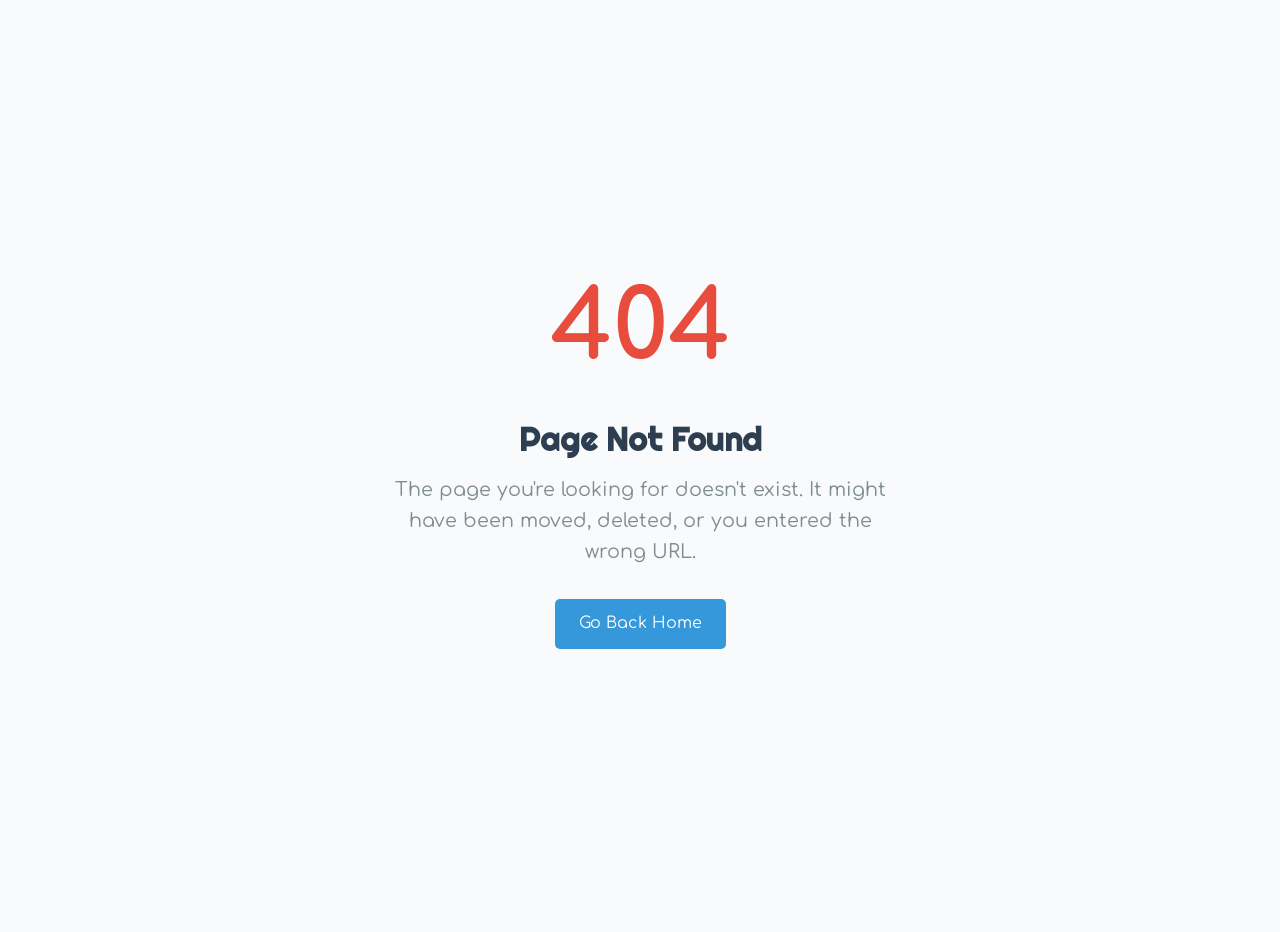
==== commit 104a9e17: "404 PAGE ADDED" ====
--- a/static/index.html
+++ b/static/index.html
@@ -8,13 +8,73 @@
     <link rel="stylesheet" href="/static/css/base.css">
     <link rel="stylesheet" href="/static/css/components.css">
     <link rel="stylesheet" href="/static/css/layout.css">
-    <link rel="stylesheet" href="/static/css/features.css">
-    
+    <link rel="stylesheet" href="/static/css/features-chat.css">
+    <link rel="stylesheet" href="/static/css/features-posts.css">
+    <link rel="stylesheet" href="/static/css/features-auth-profile.css">
+    <!--<link rel="stylesheet" href="/static/css/features.css">-->
+    <style>
+        .error-container {
+            display: none;
+            flex-direction: column;
+            align-items: center;
+            justify-content: center;
+            min-height: 100vh;
+            text-align: center;
+            padding: 2rem;
+        }
+        
+        .error-code {
+            font-size: 6rem;
+            font-weight: bold;
+            color: #e74c3c;
+            margin-bottom: 1rem;
+        }
+        
+        .error-title {
+            font-size: 2rem;
+            color: #2c3e50;
+            margin-bottom: 1rem;
+        }
+        
+        .error-message {
+            font-size: 1.2rem;
+            color: #7f8c8d;
+            margin-bottom: 2rem;
+            max-width: 500px;
+        }
+        
+        .back-button {
+            background-color: #3498db;
+            color: white;
+            padding: 12px 24px;
+            border: none;
+            border-radius: 5px;
+            font-size: 1rem;
+            cursor: pointer;
+            text-decoration: none;
+            transition: background-color 0.3s;
+        }
+        
+        .back-button:hover {
+            background-color: #2980b9;
+        }
+    </style>
 </head>
 <body>
   <div id="app">
     <!-- Content will be dynamically inserted here -->
   </div>
+  
+  <!-- Error Page Container -->
+  <div id="error-container" class="error-container">
+    <div class="error-code">404</div>
+    <h1 class="error-title">Page Not Found</h1>
+    <p class="error-message">
+      The page you're looking for doesn't exist. It might have been moved, deleted, or you entered the wrong URL.
+    </p>
+    <a href="/" class="back-button">Go Back Home</a>
+  </div>
+  
   <!-- Add missing container -->
   <div class="chat-users-container">
     <ul id="chat-user-list" class="chat-user-list"></ul>
--- a/static/css/base.css
+++ b/static/css/base.css
@@ -101,4 +101,4 @@
     background-color: #fef2f2;
     border-radius: var(--radius-sm);
     border: 1px solid #fee2e2;
-} +} 
--- a/static/css/components.css
+++ b/static/css/components.css
@@ -30,6 +30,48 @@
 textarea {
     min-height: 120px;
     resize: vertical;
+}
+
+/* Image upload styles */
+input[type="file"] {
+    padding: 0.5rem;
+    border: 2px dashed var(--border-color);
+    background-color: var(--background-color);
+    cursor: pointer;
+    transition: all 0.2s ease;
+}
+
+input[type="file"]:hover {
+    border-color: var(--primary-color);
+    background-color: rgba(37, 99, 235, 0.05);
+}
+
+#imagePreview {
+    background: var(--background-color);
+    padding: 1rem;
+    border-radius: var(--radius-sm);
+    border: 1px solid var(--border-color);
+    margin-top: 0.5rem;
+}
+
+#imagePreview img {
+    display: block;
+    margin-bottom: 0.5rem;
+}
+
+/* Post content styles */
+.post-content {
+    color: var(--text-secondary);
+    line-height: 1.6;
+    margin-bottom: 1rem;
+    font-size: 1rem;
+}
+
+.post-content img {
+    display: block;
+    margin: 1rem 0;
+    border-radius: 8px;
+    box-shadow: 0 2px 8px rgba(0, 0, 0, 0.1);
 }
 
 /* Buttons */
--- a/static/css/features-chat.css
+++ b/static/css/features-chat.css
@@ -0,0 +1,293 @@
+/* Chat Sidebar */
+.chat-sidebar {
+    position: fixed;
+    left: 0;
+    top: 0;
+    bottom: 0;
+    width: 280px;
+    background-color: var(--surface-color);
+    border-right: 1px solid var(--border-color);
+    display: flex;
+    flex-direction: column;
+    z-index: 1000;
+}
+
+.chat-sidebar-header {
+    padding: 1.5rem;
+    border-bottom: 1px solid var(--border-color);
+}
+
+.chat-sidebar-header h2 {
+    margin: 0;
+    font-size: 1.25rem;
+    text-align: left;
+}
+
+.chat-users-container {
+    flex: 1;
+    overflow-y: auto;
+    padding: 1rem;
+}
+
+.chat-user-list {
+    list-style: none;
+    padding: 0;
+}
+
+.chat-user-item {
+    display: flex;
+    align-items: center;
+    padding: 0.75rem;
+    border-radius: var(--radius-sm);
+    cursor: pointer;
+    transition: background-color 0.2s ease;
+    margin-bottom: 0.5rem;
+}
+
+.chat-user-item:hover {
+    background-color: var(--background-color);
+}
+
+.chat-user-avatar {
+    position: relative;
+    margin-right: 1rem;
+}
+
+.chat-user-avatar img {
+    width: 40px;
+    height: 40px;
+    border-radius: 50%;
+    object-fit: cover;
+}
+
+/* Chat User Status */
+.chat-user-status {
+    position: absolute;
+    bottom: 0;
+    right: 0;
+    width: 10px;
+    height: 10px;
+    border-radius: 50%;
+    border: 2px solid white;
+}
+
+.status-online {
+    background-color: #53de41;
+}
+
+.status-offline {
+    background-color: #6c757d;
+}
+
+.chat-user-info {
+    flex: 1;
+    position: relative;
+}
+
+.chat-user-name {
+    font-weight: 500;
+    color: var(--text-primary);
+    display: inline-block;
+}
+
+.chat-user-fullname {
+    font-size: 0.875rem;
+    color: var(--text-secondary);
+}
+
+/* Chat Window Styles */
+.chat-window {
+    display: none;
+    position: fixed;
+    left: 280px;
+    top: calc(50% - 250px);
+    width: 350px;
+    height: 500px;
+    background: var(--surface-color);
+    border-radius: 8px;
+    box-shadow: var(--shadow-md);
+    border: 1px solid var(--border-color);
+    z-index: 1000;
+}
+
+#chat-header {
+    padding: 1rem;
+    background: var(--primary-color);
+    color: white;
+    border-radius: var(--radius-lg) var(--radius-lg) 0 0;
+    display: flex;
+    align-items: center;
+    justify-content: space-between;
+    cursor: pointer;
+}
+
+#chat-header h3 {
+    margin: 0;
+    font-size: 1.1rem;
+    font-weight: 600;
+}
+
+.chat-messages {
+    height: 400px;
+    overflow-y: auto;
+    padding: 15px;
+    background: var(--background-color);
+}
+
+/* Scrollbar styling for chat messages */
+.chat-messages::-webkit-scrollbar {
+    width: 8px;
+}
+
+.chat-messages::-webkit-scrollbar-track {
+    background: var(--background-color);
+    border-radius: 4px;
+}
+
+.chat-messages::-webkit-scrollbar-thumb {
+    background: var(--border-color);
+    border-radius: 4px;
+    border: 2px solid var(--background-color);
+}
+
+.chat-messages::-webkit-scrollbar-thumb:hover {
+    background: var(--text-secondary);
+}
+
+.message-input-form {
+    padding: 1rem;
+    background: var(--surface-color);
+    border-top: 1px solid var(--border-color);
+    display: flex;
+    gap: 0.5rem;
+    border-radius: 0 0 var(--radius-lg) var(--radius-lg);
+}
+
+.message-input {
+    flex: 1;
+    padding: 0.75rem 1rem;
+    border: 1px solid var(--border-color);
+    border-radius: var(--radius-md);
+    background: var(--background-color);
+    color: var(--text-color);
+    font-size: 0.95rem;
+}
+
+.message-input:focus {
+    outline: none;
+    border-color: var(--primary-color);
+    box-shadow: 0 0 0 2px rgba(99, 102, 241, 0.1);
+}
+
+.send-button {
+    padding: 0.75rem 1.25rem;
+    background: var(--primary-color);
+    color: white;
+    border: none;
+    border-radius: var(--radius-md);
+    cursor: pointer;
+    font-weight: 500;
+    transition: all 0.2s ease;
+}
+
+.send-button:hover {
+    background: var(--primary-dark);
+    transform: translateY(-1px);
+}
+
+.typing-indicator {
+    padding: 0.5rem 1rem;
+    color: var(--text-secondary);
+    font-size: 0.9rem;
+    font-style: italic;
+    display: none;
+}
+
+.typing-indicator.show {
+    display: block;
+}
+
+/* Chat Window Minimized State */
+.chat-window.minimized {
+    height: 60px;
+    overflow: hidden;
+}
+
+.chat-window.minimized .chat-messages,
+.chat-window.minimized .message-input-form,
+.chat-window.minimized .typing-indicator {
+    display: none;
+}
+
+/* Responsive Design for Chat Window */
+@media (max-width: 768px) {
+    .chat-window {
+        width: 100%;
+        height: 100%;
+        right: 0;
+        bottom: 0;
+        border-radius: 0;
+    }
+
+    .chat-window:hover {
+        transform: none;
+    }
+
+    #chat-header {
+        border-radius: 0;
+    }
+
+    .message-input-form {
+        border-radius: 0;
+    }
+}
+
+/* Notification dot for chat window */
+.notification-dot {
+    position: absolute;
+    top: 0;
+    right: 0;
+    width: 12px;
+    height: 12px;
+    background: var(--primary-color);
+    border-radius: 50%;
+    border: 2px solid var(--surface-color);
+}
+
+/* Message Styles */
+.message {
+    margin-bottom: 15px;
+    max-width: 80%;
+}
+
+.message.sent {
+    margin-left: auto;
+}
+
+.message.received {
+    margin-right: auto;
+}
+
+.message-content {
+    padding: 10px 15px;
+    border-radius: 15px;
+    background: var(--surface-color);
+    color: var(--text-color);
+    border: 1px solid var(--border-color);
+}
+
+.message.sent .message-content {
+    background: var(--primary-color);
+    color: white;
+    border: none;
+}
+
+.message-info {
+    font-size: 0.8em;
+    color: var(--text-secondary);
+    margin-bottom: 5px;
+}
+
+.message.sent .message-info {
+    text-align: right;
+}
--- a/static/css/features-posts.css
+++ b/static/css/features-posts.css
@@ -0,0 +1,392 @@
+/* Post Styles */
+.post {
+    background: var(--surface-color);
+    border-radius: var(--border-radius);
+    padding: 1.5rem;
+    margin-bottom: 1.5rem;
+    box-shadow: var(--shadow-sm);
+    border: 1px solid var(--border-color);
+    transition: all 0.3s ease;
+    max-width: 600px;
+    margin-left: auto;
+    margin-right: auto;
+    position: relative;
+    overflow: hidden;
+}
+
+.post::before {
+    content: '';
+    position: absolute;
+    top: 0;
+    left: 0;
+    width: 4px;
+    height: 100%;
+    background: var(--primary-color);
+    opacity: 0;
+    transition: opacity 0.3s ease;
+}
+
+.post:hover {
+    transform: translateY(-2px);
+    box-shadow: var(--shadow-md);
+}
+
+.post:hover::before {
+    opacity: 1;
+}
+
+.post h3 {
+    color: var(--text-color);
+    font-size: 1.3rem;
+    margin-bottom: 0.75rem;
+    font-weight: 600;
+}
+
+.post p {
+    color: var(--text-secondary);
+    line-height: 1.6;
+    margin-bottom: 1rem;
+    font-size: 1rem;
+}
+
+.post-footer {
+    display: flex;
+    align-items: center;
+    gap: 1rem;
+    margin: 1.5rem 0;
+    padding: 1rem 0;
+    border-top: 1px solid var(--border-color);
+    border-bottom: 1px solid var(--border-color);
+}
+
+.post-footer .avatar-icon {
+    width: 40px;
+    height: 40px;
+    border-radius: 50%;
+    object-fit: cover;
+    border: 2px solid var(--primary-color);
+}
+
+.post-footer small {
+    color: var(--text-secondary);
+    font-size: 0.9rem;
+}
+
+.post-footer strong {
+    color: var(--text-color);
+    font-weight: 600;
+}
+
+/* Post Actions */
+.post-actions {
+    display: flex;
+    gap: 0.5rem;
+    padding-top: 1rem;
+    border-top: 1px solid var(--border-color);
+}
+
+.post-actions button {
+    display: flex;
+    align-items: center;
+    gap: 0.5rem;
+    padding: 0.5rem 1rem;
+    border-radius: var(--border-radius);
+    background: var(--background-color);
+    color: var(--text-color);
+    border: 1px solid var(--border-color);
+    font-size: 0.9rem;
+    transition: all 0.2s ease;
+    min-width: 100px;
+    justify-content: center;
+}
+
+.post-actions button:hover {
+    background: var(--primary-color);
+    color: white;
+    border-color: var(--primary-color);
+}
+
+.post-actions button.active {
+    background: var(--primary-color);
+    color: white;
+    border-color: var(--primary-color);
+}
+
+.post-actions button i {
+    font-size: 1.1rem;
+}
+
+/* Reactions Section */
+.reactions {
+    display: flex;
+    gap: 1rem;
+    margin-top: 1rem;
+    padding-top: 1rem;
+    border-top: 1px solid var(--border-color);
+    justify-content: center;
+    align-items: center;
+}
+
+.like-button,
+.dislike-button {
+    display: flex;
+    align-items: center;
+    gap: 0.5rem;
+    padding: 0.5rem 1rem;
+    border: none;
+    background: var(--background-color);
+    color: var(--text-secondary);
+    border-radius: var(--radius-md);
+    cursor: pointer;
+    transition: all 0.2s ease;
+    font-size: 0.9rem;
+    min-width: 100px;
+    justify-content: center;
+}
+
+.like-button:hover,
+.dislike-button:hover {
+    background: var(--surface-color);
+    color: var(--primary-color);
+    transform: translateY(-1px);
+}
+
+.like-button.active {
+    color: var(--success-color);
+    background: rgba(34, 197, 94, 0.1);
+}
+
+.dislike-button.active {
+    color: var(--danger-color);
+    background: rgba(239, 68, 68, 0.1);
+}
+
+.like-button img,
+.dislike-button img {
+    width: 20px;
+    height: 20px;
+    object-fit: contain;
+    transition: transform 0.2s ease;
+}
+
+.like-button:hover img,
+.dislike-button:hover img {
+    transform: scale(1.2);
+}
+
+.like-button.active img,
+.dislike-button.active img {
+    transform: scale(1.2);
+}
+
+/* Comments Section */
+.comments-section {
+    margin-top: 2rem;
+    padding-top: 2rem;
+    border-top: 1px solid var(--border-color);
+}
+
+.comments-section h3 {
+    color: var(--text-color);
+    font-size: 1.4rem;
+    margin-bottom: 1.5rem;
+    font-weight: 600;
+}
+
+.comment {
+    display: flex;
+    gap: 1rem;
+    margin-bottom: 1.5rem;
+    padding: 1.5rem;
+    background: var(--background-color);
+    border-radius: var(--border-radius);
+    border: 1px solid var(--border-color);
+    transition: transform 0.2s ease;
+}
+
+.comment:hover {
+    transform: translateY(-2px);
+    box-shadow: var(--shadow-sm);
+}
+
+.comment .avatar-icon {
+    width: 40px;
+    height: 40px;
+    border-radius: 50%;
+    object-fit: cover;
+    border: 2px solid var(--primary-color);
+}
+
+.comment-content {
+    flex: 1;
+}
+
+.comment-header {
+    display: flex;
+    justify-content: space-between;
+    align-items: center;
+    margin-bottom: 0.75rem;
+}
+
+.comment-author {
+    font-weight: 600;
+    color: var(--text-color);
+    font-size: 1rem;
+}
+
+.comment-meta {
+    color: var(--text-secondary);
+    font-size: 0.9rem;
+}
+
+.comment-text {
+    color: var(--text-secondary);
+    line-height: 1.6;
+    font-size: 1rem;
+}
+
+/* Comment Form */
+.comment-form {
+    margin-top: 2rem;
+    padding: 1.5rem;
+    background: var(--background-color);
+    border-radius: var(--border-radius);
+    border: 1px solid var(--border-color);
+}
+
+.comment-form input {
+    width: 100%;
+    padding: 1rem 1.5rem;
+    border: 1px solid var(--border-color);
+    border-radius: var(--border-radius);
+    background: var(--surface-color);
+    color: var(--text-color);
+    font-size: 1rem;
+    margin-bottom: 1rem;
+    transition: all 0.2s ease;
+}
+
+.comment-form input:focus {
+    outline: none;
+    border-color: var(--primary-color);
+    box-shadow: 0 0 0 2px rgba(99, 102, 241, 0.1);
+}
+
+.comment-form button {
+    padding: 0.75rem 2rem;
+    background: var(--primary-color);
+    color: white;
+    border: none;
+    border-radius: var(--border-radius);
+    font-size: 1rem;
+    font-weight: 500;
+    cursor: pointer;
+    transition: all 0.2s ease;
+}
+
+.comment-form button:hover {
+    background: var(--primary-dark);
+    transform: translateY(-1px);
+}
+
+.no-comments {
+    text-align: center;
+    color: var(--text-secondary);
+    font-size: 1.1rem;
+    padding: 2rem;
+    background: var(--background-color);
+    border-radius: var(--border-radius);
+    border: 1px solid var(--border-color);
+}
+
+/* Posts Container */
+#posts-container {
+    margin-bottom: 6rem;
+    max-width: 600px;
+    margin-left: auto;
+    margin-right: auto;
+}
+
+/* Post Detail View */
+.post-detail {
+    max-width: 800px;
+    margin: 2rem auto;
+    padding: 2rem;
+    background: var(--surface-color);
+    border-radius: var(--border-radius);
+    box-shadow: var(--shadow-md);
+    border: 1px solid var(--border-color);
+}
+
+.post-detail .avatar {
+    width: 60px;
+    height: 60px;
+    border-radius: 50%;
+    object-fit: cover;
+    border: 2px solid var(--primary-color);
+    margin-bottom: 1rem;
+}
+
+.post-detail h2 {
+    color: var(--text-color);
+    font-size: 1.8rem;
+    margin-bottom: 1rem;
+    font-weight: 600;
+}
+
+.post-detail p {
+    color: var(--text-secondary);
+    line-height: 1.8;
+    font-size: 1.1rem;
+    margin-bottom: 1.5rem;
+}
+
+.post-detail .post-meta {
+    display: flex;
+    align-items: center;
+    gap: 1rem;
+    margin-bottom: 1.5rem;
+    padding: 1rem;
+    background: var(--background-color);
+    border-radius: var(--border-radius);
+    border: 1px solid var(--border-color);
+}
+
+.post-detail .post-meta div {
+    color: var(--text-secondary);
+    font-size: 0.95rem;
+}
+
+.post-detail .post-meta strong {
+    color: var(--text-color);
+    font-weight: 600;
+}
+
+.post-detail .reactions {
+    margin: 2rem 0;
+    padding: 1rem;
+    background: var(--background-color);
+    border-radius: var(--border-radius);
+    border: 1px solid var(--border-color);
+}
+
+.post-detail .back-button {
+    display: inline-flex;
+    align-items: center;
+    gap: 0.5rem;
+    padding: 0.75rem 1.5rem;
+    background: var(--primary-color);
+    color: white;
+    border: none;
+    border-radius: var(--border-radius);
+    font-size: 1rem;
+    font-weight: 500;
+    cursor: pointer;
+    transition: all 0.2s ease;
+    margin-bottom: 2rem;
+}
+
+.post-detail .back-button:hover {
+    background: var(--primary-dark);
+    transform: translateY(-1px);
+}
--- a/static/css/features-auth-profile.css
+++ b/static/css/features-auth-profile.css
@@ -0,0 +1,802 @@
+/* Auth Forms */
+.auth-container {
+    max-width: 320px;
+    margin: 2rem auto;
+    padding: 1.75rem;
+    background: var(--surface-color);
+    border-radius: 16px;
+    box-shadow: var(--shadow-lg);
+    position: relative;
+    overflow: hidden;
+}
+
+.auth-container::before {
+    content: '';
+    position: absolute;
+    top: 0;
+    left: 0;
+    width: 100%;
+    height: 6px;
+    background: linear-gradient(to right, var(--primary-color), var(--primary-light));
+}
+
+.auth-container h2 {
+    text-align: center;
+    color: var(--text-color);
+    margin-bottom: 2rem;
+    font-size: 1.75rem;
+    font-weight: 700;
+    position: relative;
+    padding-bottom: 1rem;
+}
+
+.auth-container h2::after {
+    content: '';
+    position: absolute;
+    bottom: 0;
+    left: 50%;
+    transform: translateX(-50%);
+    width: 60px;
+    height: 3px;
+    background: var(--primary-color);
+    border-radius: 2px;
+}
+
+.auth-form {
+    display: flex;
+    flex-direction: column;
+    gap: 1.5rem;
+}
+
+.form-group {
+    display: flex;
+    flex-direction: column;
+    gap: 0.5rem;
+    position: relative;
+}
+
+.form-group label {
+    font-weight: 600;
+    color: var(--text-color);
+    font-size: 0.95rem;
+    display: flex;
+    align-items: center;
+    gap: 0.5rem;
+}
+
+.form-group label i {
+    color: var(--primary-color);
+    font-size: 1.1rem;
+}
+
+.form-group input {
+    padding: 0.875rem 1.25rem;
+    border: 2px solid var(--border-color);
+    border-radius: 12px;
+    font-size: 1rem;
+    transition: all 0.3s ease;
+    background: var(--background-color);
+    color: var(--text-color);
+    font-family: 'Quicksand', sans-serif;
+}
+
+.form-group input:focus {
+    outline: none;
+    border-color: var(--primary-color);
+    box-shadow: 0 0 0 4px rgba(99, 102, 241, 0.1);
+    background: var(--surface-color);
+}
+
+.form-group input::placeholder {
+    color: var(--text-secondary);
+    opacity: 0.7;
+}
+
+.auth-form button {
+    background: var(--primary-color);
+    color: white;
+    padding: 1rem;
+    border: none;
+    border-radius: 12px;
+    font-size: 1.1rem;
+    font-weight: 600;
+    cursor: pointer;
+    transition: all 0.3s ease;
+    margin-top: 1rem;
+    position: relative;
+    overflow: hidden;
+    display: flex;
+    align-items: center;
+    justify-content: center;
+    gap: 0.75rem;
+}
+
+.auth-form button::before {
+    content: '';
+    position: absolute;
+    top: 0;
+    left: -100%;
+    width: 100%;
+    height: 100%;
+    background: linear-gradient(
+        90deg,
+        transparent,
+        rgba(255, 255, 255, 0.2),
+        transparent
+    );
+    transition: 0.5s;
+}
+
+.auth-form button:hover::before {
+    left: 100%;
+}
+
+.auth-form button:hover {
+    background: var(--primary-dark);
+    transform: translateY(-2px);
+    box-shadow: 0 4px 12px rgba(99, 102, 241, 0.3);
+}
+
+.auth-form button:active {
+    transform: translateY(0);
+    box-shadow: 0 2px 4px rgba(99, 102, 241, 0.2);
+}
+
+.auth-form button i {
+    font-size: 1.2rem;
+}
+
+.switch-form {
+    text-align: center;
+    margin-top: 2rem;
+    padding-top: 1.5rem;
+    border-top: 1px solid var(--border-color);
+    color: var(--text-secondary);
+    font-size: 0.95rem;
+}
+
+.switch-form a {
+    color: var(--primary-color);
+    text-decoration: none;
+    font-weight: 600;
+    margin-left: 0.5rem;
+    transition: all 0.3s ease;
+    position: relative;
+}
+
+.switch-form a::after {
+    content: '';
+    position: absolute;
+    bottom: -2px;
+    left: 0;
+    width: 100%;
+    height: 2px;
+    background: var(--primary-color);
+    transform: scaleX(0);
+    transform-origin: right;
+    transition: transform 0.3s ease;
+}
+
+.switch-form a:hover::after {
+    transform: scaleX(1);
+    transform-origin: left;
+}
+
+/* Error messages in auth forms */
+.auth-form .error-message {
+    color: var(--danger-color);
+    font-size: 0.875rem;
+    margin-top: 0.5rem;
+    display: none;
+    padding: 0.75rem;
+    background: rgba(239, 68, 68, 0.1);
+    border-radius: 8px;
+    border: 1px solid rgba(239, 68, 68, 0.2);
+}
+
+.auth-form .error-message.show {
+    display: block;
+}
+
+/* Success message in auth forms */
+.auth-form .success-message {
+    color: var(--success-color);
+    font-size: 0.875rem;
+    margin-top: 0.5rem;
+    display: none;
+    padding: 0.75rem;
+    background: rgba(34, 197, 94, 0.1);
+    border-radius: 8px;
+    border: 1px solid rgba(34, 197, 94, 0.2);
+}
+
+.auth-form .success-message.show {
+    display: block;
+}
+
+/* Login/Register specific container */
+.login-container,
+.register-container {
+    max-width: 320px;
+    margin: 2rem auto;
+    padding: 1rem;
+    min-height: calc(100vh - 4rem);
+    display: flex;
+    align-items: center;
+    justify-content: center;
+}
+
+/* Password strength indicator */
+.password-strength {
+    height: 4px;
+    background: var(--border-color);
+    border-radius: 2px;
+    margin-top: 0.5rem;
+    overflow: hidden;
+}
+
+.password-strength-bar {
+    height: 100%;
+    width: 0;
+    transition: all 0.3s ease;
+}
+
+.strength-weak {
+    background: var(--danger-color);
+    width: 33.33%;
+}
+
+.strength-medium {
+    background: var(--warning-color);
+    width: 66.66%;
+}
+
+.strength-strong {
+    background: var(--success-color);
+    width: 100%;
+}
+
+/* Password requirements styling */
+.password-requirements {
+    margin-top: 0.75rem;
+    font-size: 0.875rem;
+    color: var(--text-secondary);
+}
+
+.requirement {
+    display: flex;
+    align-items: center;
+    gap: 0.5rem;
+    margin-bottom: 0.25rem;
+    transition: color 0.3s ease;
+}
+
+.requirement .check {
+    font-weight: bold;
+    font-size: 1rem;
+    min-width: 1rem;
+    text-align: center;
+}
+
+.requirement.valid {
+    color: var(--success-color);
+}
+
+.requirement.invalid {
+    color: var(--danger-color);
+}
+
+/* Social login buttons */
+.social-login {
+    margin-top: 1.5rem;
+    display: flex;
+    gap: 1rem;
+}
+
+.social-login button {
+    flex: 1;
+    background: var(--surface-color);
+    color: var(--text-color);
+    border: 2px solid var(--border-color);
+    padding: 0.875rem;
+    border-radius: 12px;
+    font-size: 1rem;
+    font-weight: 500;
+    cursor: pointer;
+    transition: all 0.3s ease;
+    display: flex;
+    align-items: center;
+    justify-content: center;
+    gap: 0.75rem;
+}
+
+.social-login button:hover {
+    background: var(--background-color);
+    border-color: var(--primary-color);
+    transform: translateY(-2px);
+}
+
+.social-login button i {
+    font-size: 1.25rem;
+}
+
+.social-login .google-btn i {
+    color: #DB4437;
+}
+
+.social-login .github-btn i {
+    color: #333;
+}
+
+/* Divider */
+.auth-divider {
+    display: flex;
+    align-items: center;
+    text-align: center;
+    margin: 1.5rem 0;
+    color: var(--text-secondary);
+}
+
+.auth-divider::before,
+.auth-divider::after {
+    content: '';
+    flex: 1;
+    border-bottom: 1px solid var(--border-color);
+}
+
+.auth-divider span {
+    padding: 0 1rem;
+    font-size: 0.9rem;
+    font-weight: 500;
+}
+
+/* Profile Info */
+.profile-info {
+    background-color: var(--surface-color);
+    padding: 2.5rem;
+    border-radius: var(--radius-lg);
+    margin-bottom: 2rem;
+    box-shadow: var(--shadow-md);
+    position: relative;
+    overflow: hidden;
+}
+
+.profile-info::before {
+    content: '';
+    position: absolute;
+    top: 0;
+    left: 0;
+    width: 100%;
+    height: 6px;
+    background: linear-gradient(to right, var(--primary-color), var(--primary-light));
+}
+
+.profile-header {
+    display: flex;
+    align-items: center;
+    gap: 2rem;
+    margin-bottom: 2.5rem;
+    padding-bottom: 2rem;
+    border-bottom: 1px solid var(--border-color);
+}
+
+.profile-avatar {
+    width: 120px;
+    height: 120px;
+    border-radius: 50%;
+    object-fit: cover;
+    border: 4px solid var(--primary-color);
+    box-shadow: var(--shadow-md);
+    transition: transform 0.3s ease;
+}
+
+.profile-avatar:hover {
+    transform: scale(1.05);
+}
+
+.profile-title {
+    flex: 1;
+}
+
+.profile-title h2 {
+    font-size: 2rem;
+    color: var(--text-color);
+    margin-bottom: 0.5rem;
+    text-align: left;
+}
+
+.profile-title p {
+    color: var(--text-secondary);
+    font-size: 1.1rem;
+    margin-bottom: 1rem;
+}
+
+.profile-stats {
+    display: flex;
+    gap: 2rem;
+    margin-top: 1rem;
+}
+
+.stat-item {
+    text-align: center;
+}
+
+.stat-value {
+    font-size: 1.5rem;
+    font-weight: 600;
+    color: var(--primary-color);
+}
+
+.stat-label {
+    font-size: 0.9rem;
+    color: var(--text-secondary);
+    margin-top: 0.25rem;
+}
+
+.profile-field {
+    display: flex;
+    margin-bottom: 1.5rem;
+    padding-bottom: 1.5rem;
+    border-bottom: 1px solid var(--border-color);
+    transition: all 0.3s ease;
+}
+
+.profile-field:last-child {
+    border-bottom: none;
+    margin-bottom: 0;
+    padding-bottom: 0;
+}
+
+.profile-field:hover {
+    transform: translateX(10px);
+}
+
+.profile-field label {
+    width: 180px;
+    font-weight: 600;
+    color: var(--text-secondary);
+    display: flex;
+    align-items: center;
+    gap: 0.75rem;
+}
+
+.profile-field label i {
+    color: var(--primary-color);
+    font-size: 1.1rem;
+}
+
+.profile-field span {
+    flex: 1;
+    color: var(--text-color);
+    font-size: 1.05rem;
+}
+
+.profile-actions {
+    display: flex;
+    gap: 1rem;
+    margin-top: 2.5rem;
+    padding-top: 2rem;
+    border-top: 1px solid var(--border-color);
+}
+
+.profile-actions button {
+    flex: 1;
+    padding: 1rem;
+    border-radius: 12px;
+    font-weight: 600;
+    font-size: 1rem;
+    display: flex;
+    align-items: center;
+    justify-content: center;
+    gap: 0.75rem;
+    transition: all 0.3s ease;
+}
+
+.profile-actions button i {
+    font-size: 1.2rem;
+}
+
+.profile-actions .edit-button {
+    background: var(--primary-color);
+    color: white;
+    border: none;
+}
+
+.profile-actions .edit-button:hover {
+    background: var(--primary-dark);
+    transform: translateY(-2px);
+    box-shadow: 0 4px 12px rgba(99, 102, 241, 0.3);
+}
+
+.profile-actions .delete-button {
+    background: var(--surface-color);
+    color: var(--danger-color);
+    border: 2px solid var(--danger-color);
+}
+
+.profile-actions .delete-button:hover {
+    background: var(--danger-color);
+    color: white;
+    transform: translateY(-2px);
+    box-shadow: 0 4px 12px rgba(239, 68, 68, 0.3);
+}
+
+/* Profile Activity Section */
+.profile-activity {
+    background: var(--surface-color);
+    padding: 2rem;
+    border-radius: var(--radius-lg);
+    box-shadow: var(--shadow-md);
+    margin-top: 2rem;
+}
+
+.profile-activity h3 {
+    color: var(--text-color);
+    font-size: 1.5rem;
+    margin-bottom: 1.5rem;
+    padding-bottom: 1rem;
+    border-bottom: 1px solid var(--border-color);
+}
+
+.activity-list {
+    display: flex;
+    flex-direction: column;
+    gap: 1rem;
+}
+
+.activity-item {
+    display: flex;
+    align-items: center;
+    gap: 1rem;
+    padding: 1rem;
+    background: var(--background-color);
+    border-radius: var(--radius-md);
+    transition: all 0.3s ease;
+}
+
+.activity-item:hover {
+    transform: translateX(10px);
+    box-shadow: var(--shadow-sm);
+}
+
+.activity-icon {
+    width: 40px;
+    height: 40px;
+    border-radius: 50%;
+    background: var(--primary-color);
+    color: white;
+    display: flex;
+    align-items: center;
+    justify-content: center;
+    font-size: 1.2rem;
+}
+
+.activity-content {
+    flex: 1;
+}
+
+.activity-title {
+    color: var(--text-color);
+    font-weight: 600;
+    margin-bottom: 0.25rem;
+}
+
+.activity-time {
+    color: var(--text-secondary);
+    font-size: 0.9rem;
+}
+
+/* Responsive Design for Profile */
+@media (max-width: 768px) {
+    .profile-header {
+        flex-direction: column;
+        text-align: center;
+        gap: 1.5rem;
+    }
+
+    .profile-title h2 {
+        text-align: center;
+    }
+
+    .profile-stats {
+        justify-content: center;
+    }
+
+    .profile-field {
+        flex-direction: column;
+        gap: 0.5rem;
+    }
+
+    .profile-field label {
+        width: 100%;
+    }
+
+    .profile-actions {
+        flex-direction: column;
+    }
+
+    .activity-item {
+        flex-direction: column;
+        text-align: center;
+    }
+
+    .activity-icon {
+        margin: 0 auto;
+    }
+}
+
+/* Filter Controls */
+.filter-controls {
+    background: var(--surface-color);
+    padding: 1.5rem;
+    border-radius: var(--border-radius);
+    border: 1px solid var(--border-color);
+    margin-bottom: 2rem;
+}
+
+.filter-controls select {
+    width: 100%;
+    padding: 1rem;
+    border: 1px solid var(--border-color);
+    border-radius: var(--border-radius);
+    background: var(--background-color);
+    color: var(--text-color);
+    font-size: 1rem;
+    margin-bottom: 1rem;
+}
+
+.filter-controls select:focus {
+    outline: none;
+    border-color: var(--primary-color);
+    box-shadow: 0 0 0 2px rgba(99, 102, 241, 0.1);
+}
+
+.filter-buttons {
+    display: flex;
+    gap: 1rem;
+    margin-top: 1rem;
+}
+
+.primary-button {
+    background: var(--primary-color);
+    color: white;
+    border: none;
+    padding: 0.75rem 1.5rem;
+    border-radius: var(--border-radius);
+    font-size: 1rem;
+    cursor: pointer;
+    transition: all 0.2s ease;
+}
+
+.primary-button:hover {
+    background: var(--primary-color-dark);
+    transform: translateY(-1px);
+}
+
+.secondary-button {
+    background: var(--surface-color);
+    color: var(--text-color);
+    border: 1px solid var(--border-color);
+    padding: 0.75rem 1.5rem;
+    border-radius: var(--border-radius);
+    font-size: 1rem;
+    cursor: pointer;
+    transition: all 0.2s ease;
+    display: flex;
+    align-items: center;
+    gap: 0.5rem;
+}
+
+.secondary-button:hover {
+    background: var(--background-color);
+    border-color: var(--primary-color);
+    transform: translateY(-1px);
+}
+
+.back-button {
+    background: var(--surface-color);
+    color: var(--text-color);
+    border: 1px solid var(--border-color);
+    padding: 0.75rem 1.5rem;
+    border-radius: var(--border-radius);
+    font-size: 1rem;
+    cursor: pointer;
+    transition: all 0.2s ease;
+    display: flex;
+    align-items: center;
+    gap: 0.5rem;
+}
+
+.back-button:hover {
+    background: var(--background-color);
+    border-color: var(--primary-color);
+    transform: translateY(-1px);
+}
+
+.back-button i {
+    font-size: 1.1rem;
+}
+
+/* Filtered Posts Container */
+#filtered-posts-container {
+    margin-top: 2rem;
+}
+
+#filtered-posts-container .post {
+    margin-bottom: 1.5rem;
+}
+
+/* Category Filter Styles */
+.filter-controls select[multiple] {
+    height: auto;
+    min-height: 200px;
+    padding: 0;
+    border: 1px solid var(--border-color);
+    border-radius: var(--border-radius);
+    background: var(--background-color);
+    overflow-y: auto;
+    text-align: center;
+}
+
+.filter-controls select[multiple] option {
+    padding: 12px 16px;
+    border-bottom: 1px solid var(--border-color);
+    cursor: pointer;
+    transition: all 0.2s ease;
+    display: flex;
+    align-items: center;
+    justify-content: center;
+    text-align: center;
+    gap: 8px;
+    font-size: 1.1rem;
+    font-weight: 500;
+}
+
+.filter-controls select[multiple] option:last-child {
+    border-bottom: none;
+}
+
+.filter-controls select[multiple] option:hover {
+    background: var(--surface-color);
+}
+
+.filter-controls select[multiple] option:checked {
+    background: var(--primary-color);
+    color: white;
+    font-weight: 600;
+}
+
+.filter-controls select[multiple] option:checked::before {
+    content: '✓';
+    margin-right: 8px;
+    font-weight: normal;
+}
+
+.filter-controls .select-label {
+    display: block;
+    margin-bottom: 8px;
+    color: var(--text-color);
+    font-weight: 500;
+    font-size: 1rem;
+}
+
+.filter-controls .select-hint {
+    display: block;
+    margin-top: 4px;
+    color: var(--text-secondary);
+    font-size: 0.9rem;
+}
+
+/* Filter Controls Container */
+.filter-controls {
+    background: var(--surface-color);
+    padding: 1.5rem;
+    border-radius: var(--border-radius);
+    border: 1px solid var(--border-color);
+    margin-bottom: 2rem;
+    box-shadow: var(--shadow-sm);
+}
+
+.filter-controls:hover {
+    box-shadow: var(--shadow-md);
+}
--- a/static/css/features.css
+++ b/static/css/features.css
@@ -278,26 +278,40 @@
 
 /* Comments Section */
 .comments-section {
-    margin-top: 1.5rem;
-    padding-top: 1.5rem;
+    margin-top: 2rem;
+    padding-top: 2rem;
     border-top: 1px solid var(--border-color);
+}
+
+.comments-section h3 {
+    color: var(--text-color);
+    font-size: 1.4rem;
+    margin-bottom: 1.5rem;
+    font-weight: 600;
 }
 
 .comment {
     display: flex;
     gap: 1rem;
     margin-bottom: 1.5rem;
-    padding: 1rem;
-    background: var(--background-color);
-    border-radius: var(--radius-sm);
-    border: 1px solid var(--border-color);
-}
-
-.comment-avatar {
+    padding: 1.5rem;
+    background: var(--background-color);
+    border-radius: var(--border-radius);
+    border: 1px solid var(--border-color);
+    transition: transform 0.2s ease;
+}
+
+.comment:hover {
+    transform: translateY(-2px);
+    box-shadow: var(--shadow-sm);
+}
+
+.comment .avatar-icon {
     width: 40px;
     height: 40px;
     border-radius: 50%;
     object-fit: cover;
+    border: 2px solid var(--primary-color);
 }
 
 .comment-content {
@@ -308,12 +322,13 @@
     display: flex;
     justify-content: space-between;
     align-items: center;
-    margin-bottom: 0.5rem;
+    margin-bottom: 0.75rem;
 }
 
 .comment-author {
     font-weight: 600;
-    color: var(--text-primary);
+    color: var(--text-color);
+    font-size: 1rem;
 }
 
 .comment-meta {
@@ -322,60 +337,63 @@
 }
 
 .comment-text {
-    color: var(--text-primary);
-    line-height: 1.5;
+    color: var(--text-secondary);
+    line-height: 1.6;
+    font-size: 1rem;
 }
 
 /* Comment Form */
 .comment-form {
-    display: flex;
-    gap: 1rem;
-    margin-top: 1.5rem;
-    padding: 1rem;
-    background: var(--surface-color);
+    margin-top: 2rem;
+    padding: 1.5rem;
+    background: var(--background-color);
     border-radius: var(--border-radius);
     border: 1px solid var(--border-color);
 }
 
 .comment-form input {
-    flex: 1;
-    padding: 0.75rem 1.5rem;
-    border: 1px solid var(--border-color);
-    border-radius: 25px;
-    background: var(--background-color);
-    color: var(--text-color);
-    font-size: 0.95rem;
-    font-family: 'Quicksand', sans-serif;
+    width: 100%;
+    padding: 1rem 1.5rem;
+    border: 1px solid var(--border-color);
+    border-radius: var(--border-radius);
+    background: var(--surface-color);
+    color: var(--text-color);
+    font-size: 1rem;
+    margin-bottom: 1rem;
+    transition: all 0.2s ease;
+}
+
+.comment-form input:focus {
+    outline: none;
+    border-color: var(--primary-color);
+    box-shadow: 0 0 0 2px rgba(99, 102, 241, 0.1);
 }
 
 .comment-form button {
     padding: 0.75rem 2rem;
     background: var(--primary-color);
-    color: var(--surface-color);
+    color: white;
     border: none;
-    border-radius: 25px;
+    border-radius: var(--border-radius);
+    font-size: 1rem;
+    font-weight: 500;
     cursor: pointer;
-    transition: all 0.3s ease;
-    font-weight: 600;
-    min-width: 120px;
-    display: flex;
-    align-items: center;
-    justify-content: center;
-    gap: 0.5rem;
-    font-size: 0.95rem;
-    box-shadow: 0 2px 4px rgba(99, 102, 241, 0.2);
-    font-family: 'Poppins', sans-serif;
+    transition: all 0.2s ease;
 }
 
 .comment-form button:hover {
     background: var(--primary-dark);
-    box-shadow: 0 4px 12px rgba(99, 102, 241, 0.3);
     transform: translateY(-1px);
 }
 
-.comment-form button:active {
-    transform: translateY(0);
-    box-shadow: 0 2px 4px rgba(99, 102, 241, 0.1);
+.no-comments {
+    text-align: center;
+    color: var(--text-secondary);
+    font-size: 1.1rem;
+    padding: 2rem;
+    background: var(--background-color);
+    border-radius: var(--border-radius);
+    border: 1px solid var(--border-color);
 }
 
 /* Chat Window Styles */
@@ -1178,4 +1196,323 @@
     .activity-icon {
         margin: 0 auto;
     }
+}
+
+/* Post Detail View */
+.post-detail {
+    max-width: 800px;
+    margin: 2rem auto;
+    padding: 2rem;
+    background: var(--surface-color);
+    border-radius: var(--border-radius);
+    box-shadow: var(--shadow-md);
+    border: 1px solid var(--border-color);
+}
+
+.post-detail .avatar {
+    width: 60px;
+    height: 60px;
+    border-radius: 50%;
+    object-fit: cover;
+    border: 2px solid var(--primary-color);
+    margin-bottom: 1rem;
+}
+
+.post-detail h2 {
+    color: var(--text-color);
+    font-size: 1.8rem;
+    margin-bottom: 1rem;
+    font-weight: 600;
+}
+
+.post-detail p {
+    color: var(--text-secondary);
+    line-height: 1.8;
+    font-size: 1.1rem;
+    margin-bottom: 1.5rem;
+}
+
+.post-detail .post-meta {
+    display: flex;
+    align-items: center;
+    gap: 1rem;
+    margin-bottom: 1.5rem;
+    padding: 1rem;
+    background: var(--background-color);
+    border-radius: var(--border-radius);
+    border: 1px solid var(--border-color);
+}
+
+.post-detail .post-meta div {
+    color: var(--text-secondary);
+    font-size: 0.95rem;
+}
+
+.post-detail .post-meta strong {
+    color: var(--text-color);
+    font-weight: 600;
+}
+
+.post-detail .reactions {
+    margin: 2rem 0;
+    padding: 1rem;
+    background: var(--background-color);
+    border-radius: var(--border-radius);
+    border: 1px solid var(--border-color);
+}
+
+.post-detail .back-button {
+    display: inline-flex;
+    align-items: center;
+    gap: 0.5rem;
+    padding: 0.75rem 1.5rem;
+    background: var(--primary-color);
+    color: white;
+    border: none;
+    border-radius: var(--border-radius);
+    font-size: 1rem;
+    font-weight: 500;
+    cursor: pointer;
+    transition: all 0.2s ease;
+    margin-bottom: 2rem;
+}
+
+.post-detail .back-button:hover {
+    background: var(--primary-dark);
+    transform: translateY(-1px);
+}
+
+/* Filter Controls */
+.filter-controls {
+    background: var(--surface-color);
+    padding: 1.5rem;
+    border-radius: var(--border-radius);
+    border: 1px solid var(--border-color);
+    margin-bottom: 2rem;
+}
+
+.filter-controls select {
+    width: 100%;
+    padding: 1rem;
+    border: 1px solid var(--border-color);
+    border-radius: var(--border-radius);
+    background: var(--background-color);
+    color: var(--text-color);
+    font-size: 1rem;
+    margin-bottom: 1rem;
+}
+
+.filter-controls select:focus {
+    outline: none;
+    border-color: var(--primary-color);
+    box-shadow: 0 0 0 2px rgba(99, 102, 241, 0.1);
+}
+
+.filter-buttons {
+    display: flex;
+    gap: 1rem;
+    margin-top: 1rem;
+}
+
+.primary-button {
+    background: var(--primary-color);
+    color: white;
+    border: none;
+    padding: 0.75rem 1.5rem;
+    border-radius: var(--border-radius);
+    font-size: 1rem;
+    cursor: pointer;
+    transition: all 0.2s ease;
+}
+
+.primary-button:hover {
+    background: var(--primary-color-dark);
+    transform: translateY(-1px);
+}
+
+.secondary-button {
+    background: var(--surface-color);
+    color: var(--text-color);
+    border: 1px solid var(--border-color);
+    padding: 0.75rem 1.5rem;
+    border-radius: var(--border-radius);
+    font-size: 1rem;
+    cursor: pointer;
+    transition: all 0.2s ease;
+    display: flex;
+    align-items: center;
+    gap: 0.5rem;
+}
+
+.secondary-button:hover {
+    background: var(--background-color);
+    border-color: var(--primary-color);
+    transform: translateY(-1px);
+}
+
+.back-button {
+    background: var(--surface-color);
+    color: var(--text-color);
+    border: 1px solid var(--border-color);
+    padding: 0.75rem 1.5rem;
+    border-radius: var(--border-radius);
+    font-size: 1rem;
+    cursor: pointer;
+    transition: all 0.2s ease;
+    display: flex;
+    align-items: center;
+    gap: 0.5rem;
+}
+
+.back-button:hover {
+    background: var(--background-color);
+    border-color: var(--primary-color);
+    transform: translateY(-1px);
+}
+
+.back-button i {
+    font-size: 1.1rem;
+}
+
+/* Filtered Posts Container */
+#filtered-posts-container {
+    margin-top: 2rem;
+}
+
+#filtered-posts-container .post {
+    margin-bottom: 1.5rem;
+}
+
+/* Category Filter Styles */
+.filter-controls select[multiple] {
+    height: auto;
+    min-height: 200px;
+    padding: 0;
+    border: 1px solid var(--border-color);
+    border-radius: var(--border-radius);
+    background: var(--background-color);
+    overflow-y: auto;
+    text-align: center;
+}
+
+.filter-controls select[multiple] option {
+    padding: 12px 16px;
+    border-bottom: 1px solid var(--border-color);
+    cursor: pointer;
+    transition: all 0.2s ease;
+    display: flex;
+    align-items: center;
+    justify-content: center;
+    text-align: center;
+    gap: 8px;
+    font-size: 1.1rem;
+    font-weight: 500;
+}
+
+.filter-controls select[multiple] option:last-child {
+    border-bottom: none;
+}
+
+.filter-controls select[multiple] option:hover {
+    background: var(--surface-color);
+}
+
+.filter-controls select[multiple] option:checked {
+    background: var(--primary-color);
+    color: white;
+    font-weight: 600;
+}
+
+.filter-controls select[multiple] option:checked::before {
+    content: '✓';
+    margin-right: 8px;
+    font-weight: normal;
+}
+
+.filter-controls .select-label {
+    display: block;
+    margin-bottom: 8px;
+    color: var(--text-color);
+    font-weight: 500;
+    font-size: 1rem;
+}
+
+.filter-controls .select-hint {
+    display: block;
+    margin-top: 4px;
+    color: var(--text-secondary);
+    font-size: 0.9rem;
+}
+
+/* Filter Controls Container */
+.filter-controls {
+    background: var(--surface-color);
+    padding: 1.5rem;
+    border-radius: var(--border-radius);
+    border: 1px solid var(--border-color);
+    margin-bottom: 2rem;
+    box-shadow: var(--shadow-sm);
+}
+
+.filter-controls:hover {
+    box-shadow: var(--shadow-md);
+}
+
+/* Action Buttons Container */
+.action-buttons {
+    display: flex;
+    gap: 1rem;
+    flex-wrap: wrap;
+    align-items: center;
+    margin-bottom: 2rem;
+    padding: 1rem;
+    background: var(--surface-color);
+    border-radius: var(--border-radius);
+    border: 1px solid var(--border-color);
+}
+
+.action-buttons button {
+    flex: 1;
+    min-width: 140px;
+    display: flex;
+    align-items: center;
+    justify-content: center;
+    gap: 0.5rem;
+    padding: 0.75rem 1.5rem;
+    border-radius: var(--border-radius);
+    font-size: 1rem;
+    font-weight: 500;
+    cursor: pointer;
+    transition: all 0.2s ease;
+    border: none;
+}
+
+.filter-post-button {
+    background: var(--primary-color);
+    color: white;
+}
+
+.filter-post-button:hover {
+    background: var(--primary-dark);
+    transform: translateY(-1px);
+}
+
+.my-posts-button {
+    background: var(--secondary-color);
+    color: white;
+}
+
+.my-posts-button:hover {
+    background: var(--secondary-dark);
+    transform: translateY(-1px);
+}
+
+.create-post-button {
+    background: var(--success-color);
+    color: white;
+}
+
+.create-post-button:hover {
+    background: var(--success-dark);
+    transform: translateY(-1px);
 } 
